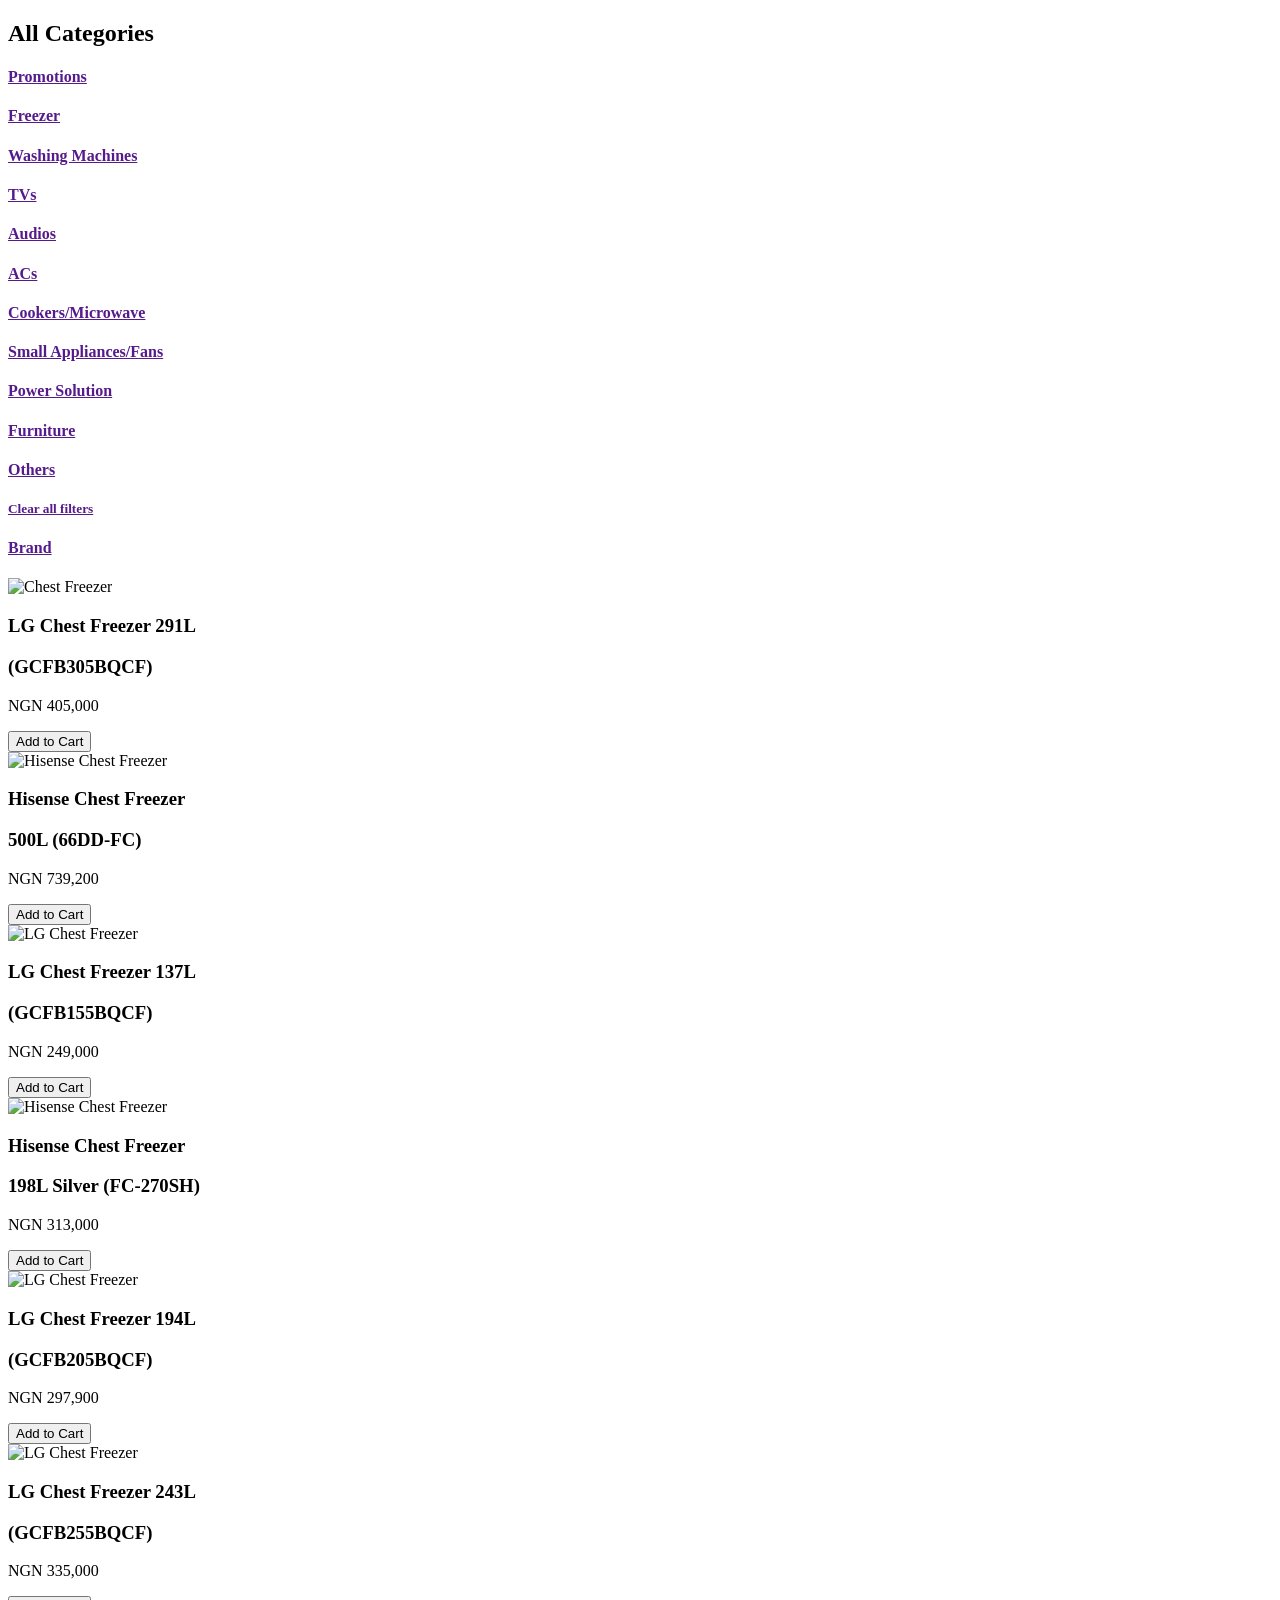
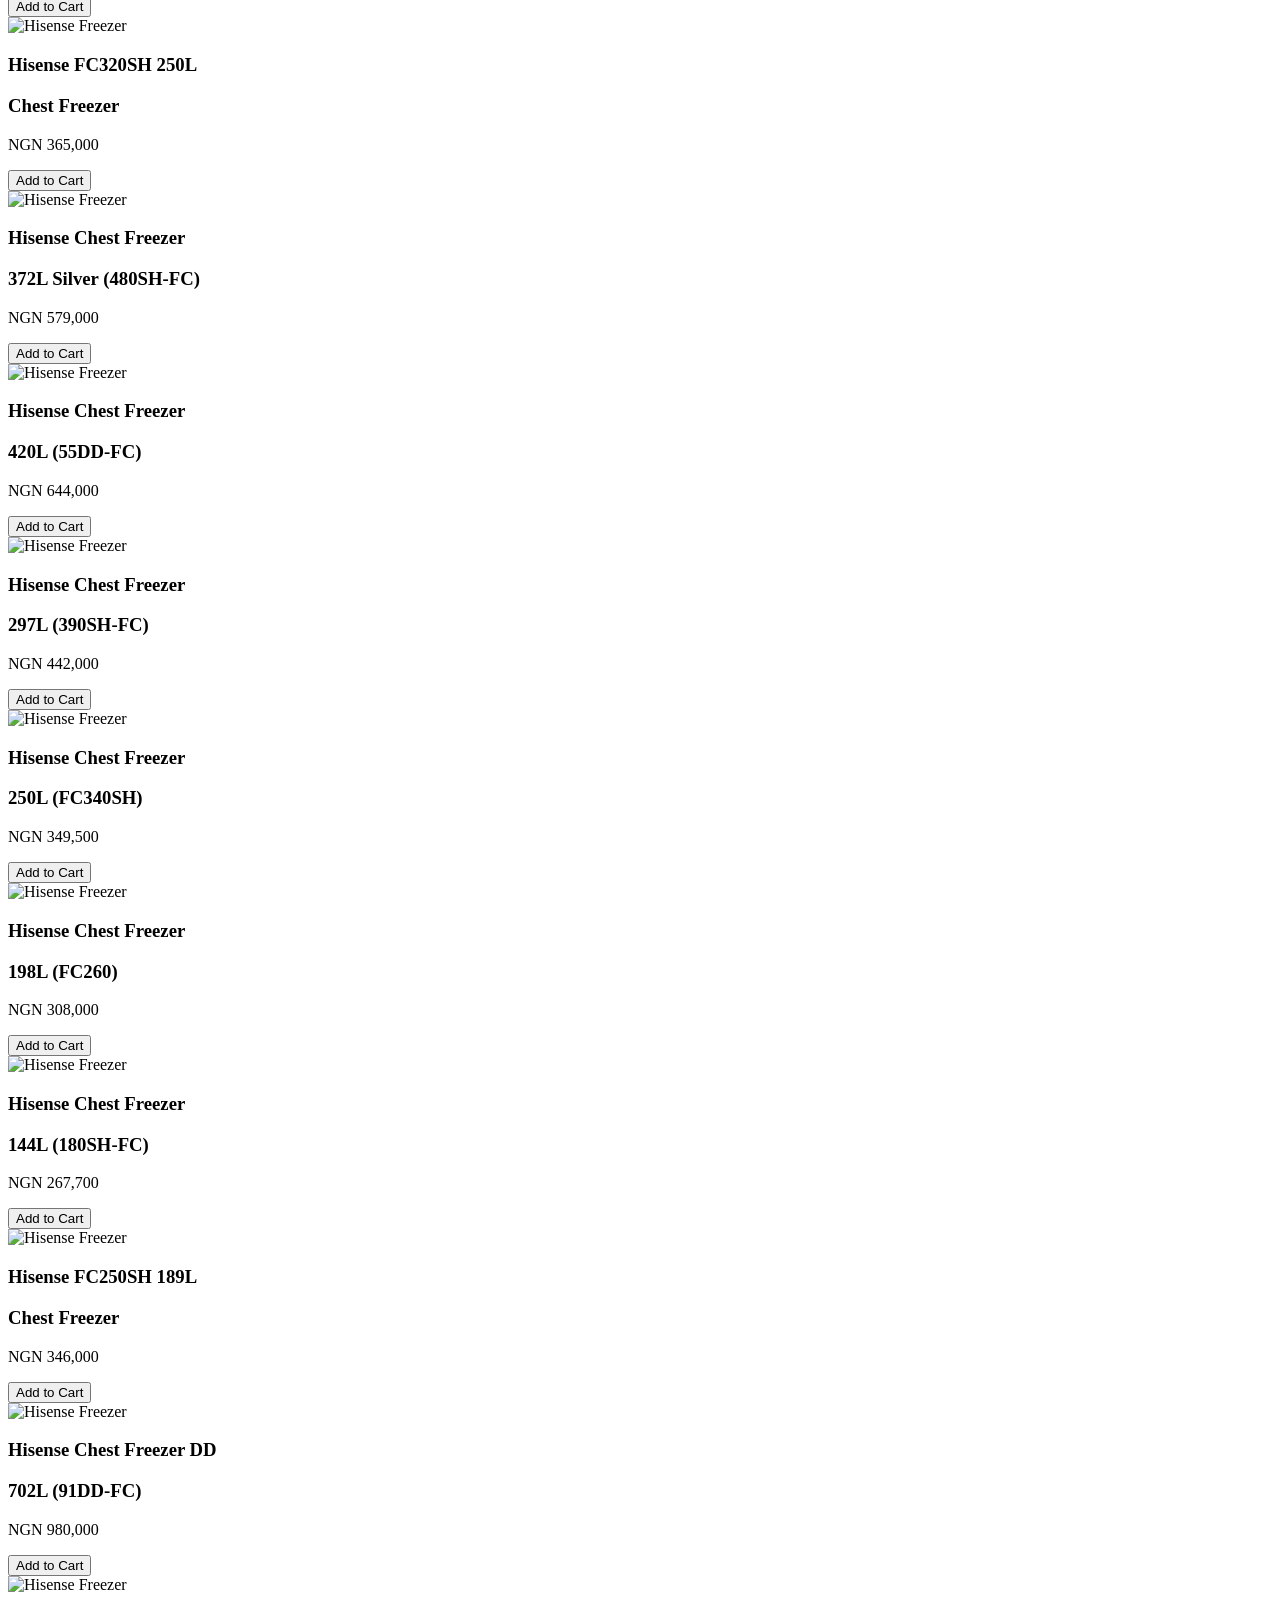
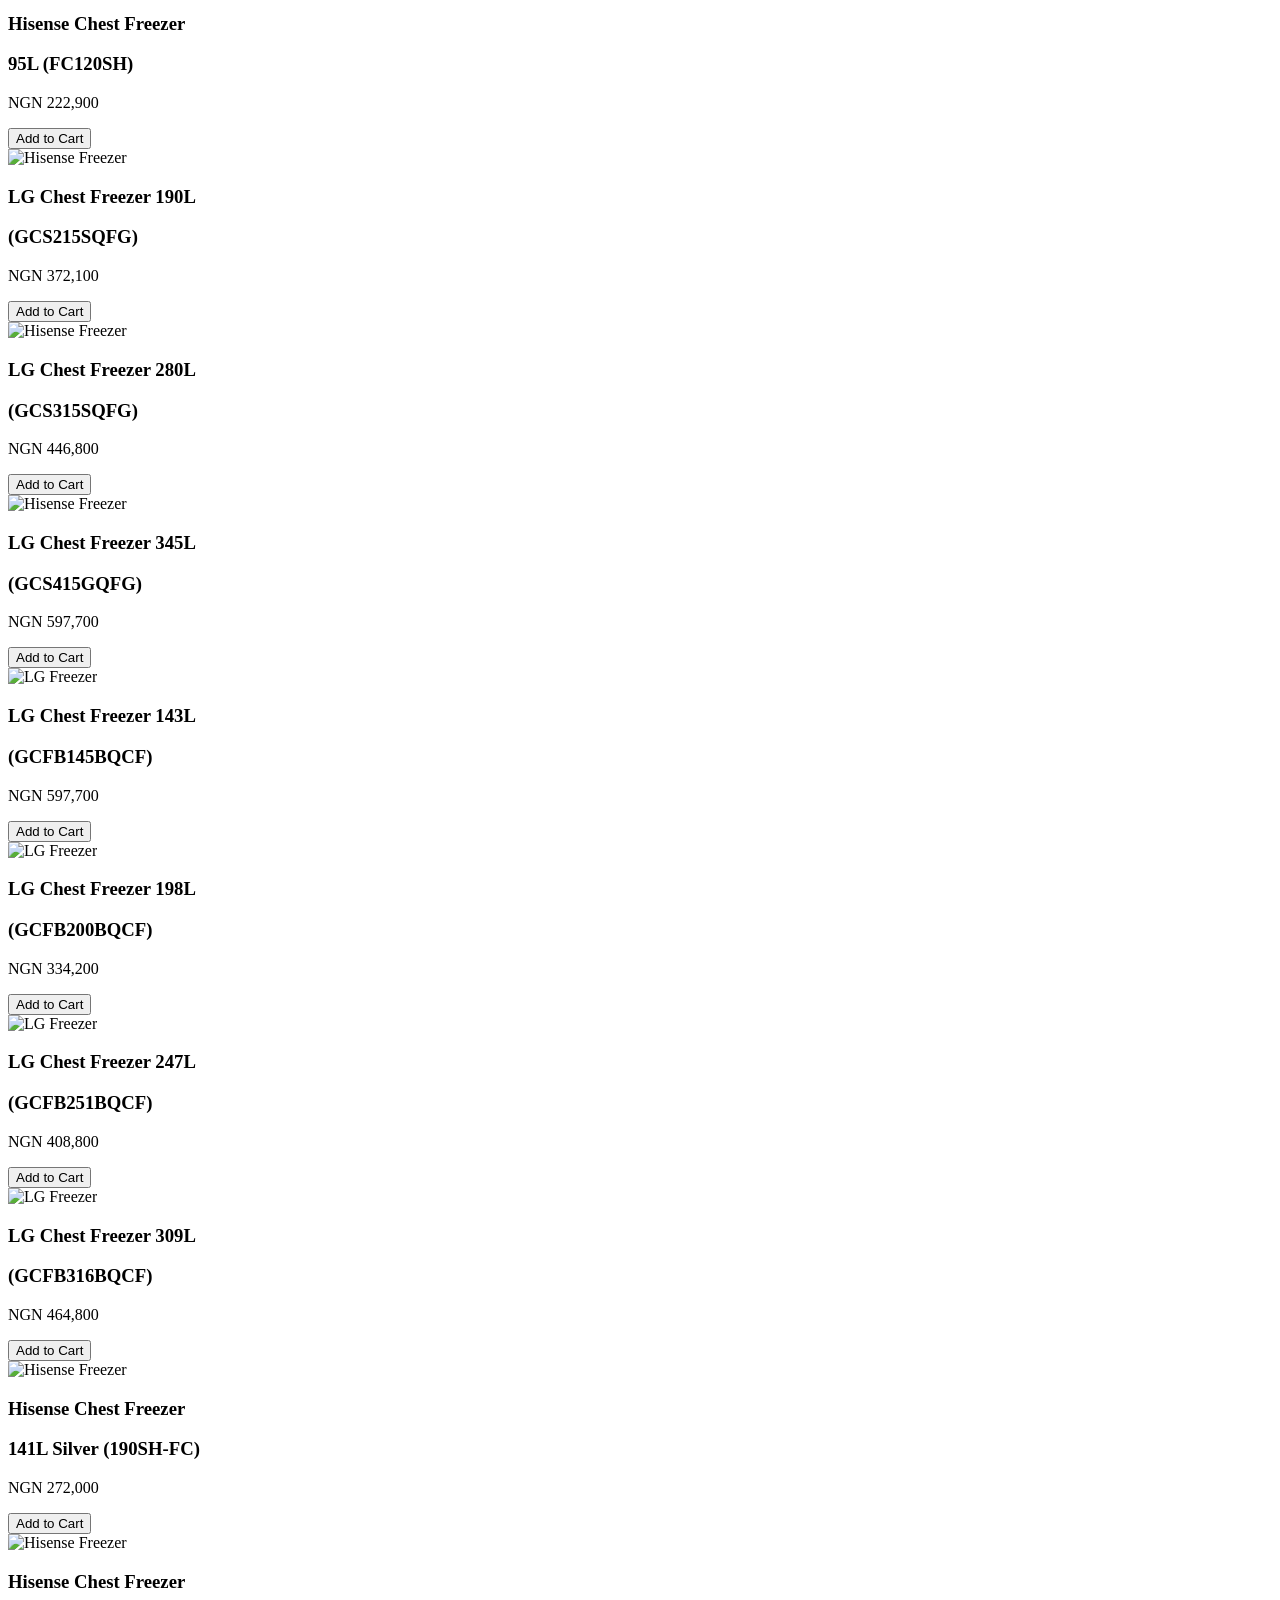
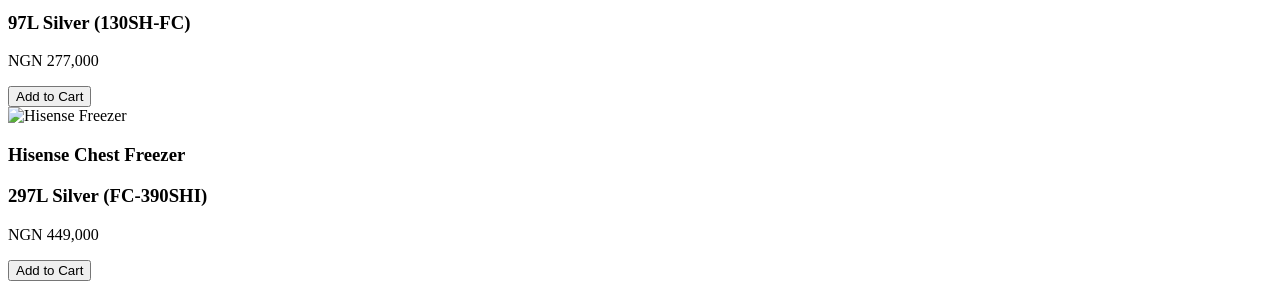
==== index.html @ 505b6ca9 "freezer segment" ====
<!doctype html>
<html lang="en">
  <head>
    <meta charset="UTF-8" />
    <meta name="viewport" content="width=device-width, initial-scale=1.0" />
    <title>Freezer</title>
    <script src="https://cdn.tailwindcss.com"></script>
    <!-- <link rel="stylesheet" href="index.css" /> -->
  </head>
  <body>
    <section class="flex gap-6 mt-20 mx-10">
      <h1 class="text-base">All Categories</h1>
      <h4>
        <a href="">Promotions</a>
      </h4>
      <h4>
        <a href="">Freezer</a>
      </h4>
      <h4>
        <a href="">Washing Machines</a>
      </h4>
      <h4>
        <a href="">TVs</a>
      </h4>
      <h4>
        <a href="">Audios</a>
      </h4>
      <h4>
        <a href="">ACs</a>
      </h4>
      <h4>
        <a href="">Cookers/Microwave</a>
      </h4>
      <h4>
        <a href="">Small Appliances/Fans</a>
      </h4>
      <h4>
        <a href="">Power Solution</a>
      </h4>
      <h4>
        <a href="">Furniture</a>
      </h4>
      <h4>
        <a href="">Others</a>
      </h4>
    </section>
    <div class="flex gap-40 mt-10">
      <aside>
        <div class="bg-{#f3f3f3} mx-10 mt-20">
          <h5>
            <a href="">Clear all filters</a>
          </h5>
          <h4>
            <a href="">Brand</a>
          </h4>
        </div>
      </aside>
      <main>
        <div class="grid grid-cols-5 gap-5">
          <div>
            <img
              src="https://salva.ams3.cdn.digitaloceanspaces.com/production/tenants/fouani/picture/0/0c2ae9b6-4c42-48c9-86ee-d3d9248ce4a2/thumb.webp?_dc=1780573442"
              alt="Chest Freezer"
              class="w-44 h-44"
            />
            <h3>
              LG Chest Freezer 291L
              <h3>(GCFB305BQCF)</h3>
            </h3>
            <p class="mt-1">NGN 405,000</p>
            <button
              class="mt-4 py-3 border border-black rounded-full text-lg transition duration-300"
            >
              Add to Cart
            </button>
          </div>
          <div>
            <img
              src="https://salva.ams3.cdn.digitaloceanspaces.com/production/tenants/fouani/picture/2/23776e92-0a08-42ae-a002-4c7cc8721818/thumb.webp?_dc=1758118724"
              alt=" Hisense Chest Freezer"
              class="w-44 h-44"
            />
            <h3>
              Hisense Chest Freezer
              <h3>500L (66DD-FC)</h3>
            </h3>
            <p class="mt-1">NGN 739,200</p>
            <button
              class="mt-4 py-3 border border-black rounded-full text-lg transition duration-300"
            >
              Add to Cart
            </button>
          </div>
          <div>
            <img
              src="https://salva.ams3.cdn.digitaloceanspaces.com/production/tenants/fouani/picture/c/caf46505-d9bf-4e99-92ca-45a6dcaed8ce/thumb.webp?_dc=1780665542"
              alt=" LG Chest Freezer"
              class="w-44 h-44"
            />
            <h3>
              LG Chest Freezer 137L
              <h3>(GCFB155BQCF)</h3>
            </h3>
            <p class="mt-1">NGN 249,000</p>
            <button
              class="mt-4 py-3 border border-black rounded-full text-lg transition duration-300"
            >
              Add to Cart
            </button>
          </div>
          <div>
            <img
              src="https://salva.ams3.cdn.digitaloceanspaces.com/production/tenants/fouani/picture/9/9bef7b1c-3333-46c4-ad6c-19e59ef285fd/thumb.webp?_dc=1773411362"
              alt=" Hisense Chest Freezer"
              class="w-44 h-44"
            />
            <h3>
              Hisense Chest Freezer
              <h3>198L Silver (FC-270SH)</h3>
            </h3>
            <p class="mt-1">NGN 313,000</p>
            <button
              class="mt-4 py-3 border border-black rounded-full text-lg transition duration-300"
            >
              Add to Cart
            </button>
        </div>
        <div>
            <img
              src="https://salva.ams3.cdn.digitaloceanspaces.com/production/tenants/fouani/picture/8/8306520d-2937-4e78-9a71-a2699fac521a/thumb.webp?_dc=1780572603"
              alt=" LG Chest Freezer"
              class="w-44 h-44"
            />
            <h3>
              LG Chest Freezer 194L
              <h3>(GCFB205BQCF)</h3>
            </h3>
            <p class="mt-1">NGN 297,900</p>
            <button
              class="mt-4 py-3 border border-black rounded-full text-lg transition duration-300"
            >
              Add to Cart
            </button>
            </div>
            <div>
            <img
              src="https://salva.ams3.cdn.digitaloceanspaces.com/production/tenants/fouani/picture/7/7a8ae257-2a39-44d2-96a7-1076bb41257d/thumb.webp?_dc=1780572062"
              alt=" LG Chest Freezer"
              class="w-44 h-44"
            />
            <h3>
              LG Chest Freezer 243L
              <h3>(GCFB255BQCF)</h3>
            </h3>
            <p class="mt-1">NGN 335,000</p>
            <button
              class="mt-4 py-3 border border-black rounded-full text-lg transition duration-300"
            >
              Add to Cart
            </button>
            </div>
            <div>
            <img
              src="https://salva.ams3.cdn.digitaloceanspaces.com/production/tenants/fouani/picture/1/1f525aef-556b-4c4c-bce8-79c57625b9dd/thumb.webp?_dc=1758118724"
              alt=" Hisense Freezer"
              class="w-44 h-44"
            />
            <h3>
              Hisense FC320SH 250L
              <h3>Chest Freezer</h3>
            </h3>
            <p class="mt-1">NGN 365,000</p>
            <button
              class="mt-4 py-3 border border-black rounded-full text-lg transition duration-300"
            >
              Add to Cart
            </button>
            </div>
            <div>
            <img
              src="https://salva.ams3.cdn.digitaloceanspaces.com/production/tenants/fouani/picture/e/eb81803b-cbcb-41a7-9542-53a289e8cdd0/thumb.webp?_dc=1765271042"
              alt=" Hisense Freezer"
              class="w-44 h-44"
            />
            <h3>
              Hisense Chest Freezer
              <h3>372L Silver (480SH-FC)</h3>
            </h3>
            <p class="mt-1">NGN 579,000</p>
            <button
              class="mt-4 py-3 border border-black rounded-full text-lg transition duration-300"
            >
              Add to Cart
            </button>
            </div>
             <div>
            <img
              src="https://salva.ams3.cdn.digitaloceanspaces.com/production/tenants/fouani/picture/8/874af2fd-667f-4924-b67f-ec6a0b3527dd/thumb.webp?_dc=1758118724"
              alt=" Hisense Freezer"
              class="w-44 h-44"
            />
            <h3>
              Hisense Chest Freezer
              <h3>420L (55DD-FC)</h3>
            </h3>
            <p class="mt-1">NGN 644,000</p>
            <button
              class="mt-4 py-3 border border-black rounded-full text-lg transition duration-300"
            >
              Add to Cart
            </button>
            </div>
             <div>
            <img
              src="https://salva.ams3.cdn.digitaloceanspaces.com/production/tenants/fouani/picture/e/eb3b9341-7b04-4e1c-8005-3f9115521d2d/thumb.webp?_dc=1758118724"
              alt=" Hisense Freezer"
              class="w-44 h-44"
            />
            <h3>
              Hisense Chest Freezer
              <h3>297L (390SH-FC)</h3>
            </h3>
            <p class="mt-1">NGN 442,000</p>
            <button
              class="mt-4 py-3 border border-black rounded-full text-lg transition duration-300"
            >
              Add to Cart
            </button>
            </div>
            <div>
            <img
              src="https://salva.ams3.cdn.digitaloceanspaces.com/production/tenants/fouani/picture/6/684d7bc7-b934-49ce-b75b-b8362fa7105f/thumb.webp?_dc=1758118724"
              alt=" Hisense Freezer"
              class="w-44 h-44"
            />
            <h3>
              Hisense Chest Freezer
              <h3>250L (FC340SH)</h3>
            </h3>
            <p class="mt-1">NGN 349,500</p>
            <button
              class="mt-4 py-3 border border-black rounded-full text-lg transition duration-300"
            >
              Add to Cart
            </button>
            </div>
            <div>
            <img
              src="https://salva.ams3.cdn.digitaloceanspaces.com/production/tenants/fouani/picture/d/d9c41019-6977-446f-9c50-c991321f1d7e/thumb.webp?_dc=1758118724"
              alt=" Hisense Freezer"
              class="w-44 h-44"
            />
            <h3>
              Hisense Chest Freezer
              <h3>198L (FC260)</h3>
            </h3>
            <p class="mt-1">NGN 308,000</p>
            <button
              class="mt-4 py-3 border border-black rounded-full text-lg transition duration-300"
            >
              Add to Cart
            </button>
            </div>
            <div>
            <img
              src="https://salva.ams3.cdn.digitaloceanspaces.com/production/tenants/fouani/picture/5/5fd3948f-1d9e-4fa0-b96f-9db8e02d7bdb/thumb.webp?_dc=1758118724"
              alt=" Hisense Freezer"
              class="w-44 h-44"
            />
            <h3>
              Hisense Chest Freezer
              <h3>144L (180SH-FC)</h3>
            </h3>
            <p class="mt-1">NGN 267,700</p>
            <button
              class="mt-4 py-3 border border-black rounded-full text-lg transition duration-300"
            >
              Add to Cart
            </button>
            </div>
            <div>
            <img
              src="https://salva.ams3.cdn.digitaloceanspaces.com/production/tenants/fouani/picture/d/d6d871d6-6977-49dd-9268-eddb176b7899/thumb.webp?_dc=1758118724"
              alt=" Hisense Freezer"
              class="w-44 h-44"
            />
            <h3>
              Hisense FC250SH 189L
              <h3>Chest Freezer</h3>
            </h3>
            <p class="mt-1">NGN 346,000</p>
            <button
              class="mt-4 py-3 border border-black rounded-full text-lg transition duration-300"
            >
              Add to Cart
            </button>
            </div>
            <div>
            <img
              src="https://salva.ams3.cdn.digitaloceanspaces.com/production/tenants/fouani/picture/9/968c045c-31fd-4a86-a473-b45f7fbfb8d8/thumb.webp?_dc=1758118724"
              alt=" Hisense Freezer"
              class="w-44 h-44"
            />
            <h3>
              Hisense Chest Freezer DD
              <h3>702L (91DD-FC)</h3>
            </h3>
            <p class="mt-1">NGN 980,000</p>
            <button
              class="mt-4 py-3 border border-black rounded-full text-lg transition duration-300"
            >
              Add to Cart
            </button>
            </div>
            <div>
            <img
              src="https://salva.ams3.cdn.digitaloceanspaces.com/production/tenants/fouani/picture/8/8b77a1ac-0b39-47f8-9a4b-797333fe6325/thumb.webp?_dc=1758118724"
              alt=" Hisense Freezer"
              class="w-44 h-44"
            />
            <h3>
              Hisense Chest Freezer
              <h3>95L (FC120SH)</h3>
            </h3>
            <p class="mt-1">NGN 222,900</p>
            <button
              class="mt-4 py-3 border border-black rounded-full text-lg transition duration-300"
            >
              Add to Cart
            </button>
            </div>
            <div>
            <img
              src="https://salva.ams3.cdn.digitaloceanspaces.com/production/tenants/fouani/picture/d/d3154fcf-7bf0-4fdc-99fb-4f7e42135021/thumb.webp?_dc=1758118724"
              alt=" Hisense Freezer"
              class="w-44 h-44"
            />
            <h3>
              LG Chest Freezer 190L
              <h3>(GCS215SQFG)</h3>
            </h3>
            <p class="mt-1">NGN 372,100</p>
            <button
              class="mt-4 py-3 border border-black rounded-full text-lg transition duration-300"
            >
              Add to Cart
            </button>
            </div>
            <div>
            <img
              src="https://salva.ams3.cdn.digitaloceanspaces.com/production/tenants/fouani/picture/2/287ca7cb-ec6d-4a5a-b61c-89649d14774f/thumb.webp?_dc=1758118724"
              alt=" Hisense Freezer"
              class="w-44 h-44"
            />
            <h3>
              LG Chest Freezer 280L
              <h3>(GCS315SQFG)</h3>
            </h3>
            <p class="mt-1">NGN 446,800</p>
            <button
              class="mt-4 py-3 border border-black rounded-full text-lg transition duration-300"
            >
              Add to Cart
            </button>
            </div>
            <div>
            <img
              src="https://salva.ams3.cdn.digitaloceanspaces.com/production/tenants/fouani/picture/d/d9d576e1-a408-479c-bfd3-6fe7431ac687/thumb.webp?_dc=1758118724"
              alt=" Hisense Freezer"
              class="w-44 h-44"
            />
            <h3>
              LG Chest Freezer 345L
              <h3>(GCS415GQFG)</h3>
            </h3>
            <p class="mt-1">NGN 597,700</p>
            <button
              class="mt-4 py-3 border border-black rounded-full text-lg transition duration-300"
            >
              Add to Cart
            </button>
            </div>
            <div>
            <img
              src="https://salva.ams3.cdn.digitaloceanspaces.com/production/tenants/fouani/picture/0/0134049b-4dcd-4605-825d-ed2eddc31a18/thumb.webp?_dc=1760622723"
              alt=" LG Freezer"
              class="w-44 h-44"
            />
            <h3>
              LG Chest Freezer 143L
              <h3>(GCFB145BQCF)</h3>
            </h3>
            <p class="mt-1">NGN 597,700</p>
            <button
              class="mt-4 py-3 border border-black rounded-full text-lg transition duration-300"
            >
              Add to Cart
            </button>
            </div>
            <div>
            <img
              src="https://salva.ams3.cdn.digitaloceanspaces.com/production/tenants/fouani/picture/3/3719545e-869f-488f-937e-f84f001572c2/thumb.webp?_dc=1760622904"
              alt=" LG Freezer"
              class="w-44 h-44"
            />
            <h3>
              LG Chest Freezer 198L
              <h3>(GCFB200BQCF)</h3>
            </h3>
            <p class="mt-1">NGN 334,200</p>
            <button
              class="mt-4 py-3 border border-black rounded-full text-lg transition duration-300"
            >
              Add to Cart
            </button>
            </div>
            <div>
            <img
              src="https://salva.ams3.cdn.digitaloceanspaces.com/production/tenants/fouani/picture/4/422b77c5-15e4-4968-8439-d50c66026505/thumb.webp?_dc=1760685662"
              alt=" LG Freezer"
              class="w-44 h-44"
            />
            <h3>
              LG Chest Freezer 247L
              <h3>(GCFB251BQCF)</h3>
            </h3>
            <p class="mt-1">NGN 408,800</p>
            <button
              class="mt-4 py-3 border border-black rounded-full text-lg transition duration-300"
            >
              Add to Cart
            </button>
            </div>
            <div>
            <img
              src="https://salva.ams3.cdn.digitaloceanspaces.com/production/tenants/fouani/picture/8/817d4b98-8275-4267-b72e-ec4dbd10ad95/thumb.webp?_dc=1760685961"
              alt=" LG Freezer"
              class="w-44 h-44"
            />
            <h3>
              LG Chest Freezer 309L
              <h3>(GCFB316BQCF)</h3>
            </h3>
            <p class="mt-1">NGN 464,800</p>
            <button
              class="mt-4 py-3 border border-black rounded-full text-lg transition duration-300"
            >
              Add to Cart
            </button>
            </div>
             <div>
            <img
              src="https://salva.ams3.cdn.digitaloceanspaces.com/production/tenants/fouani/picture/5/55237482-3686-4255-b8d5-d38bb91adad7/thumb.webp?_dc=1766414882"
              alt=" Hisense Freezer"
              class="w-44 h-44"
            />
            <h3>
              Hisense Chest Freezer
              <h3>141L Silver (190SH-FC)</h3>
            </h3>
            <p class="mt-1">NGN 272,000</p>
            <button
              class="mt-4 py-3 border border-black rounded-full text-lg transition duration-300"
            >
              Add to Cart
            </button>
            </div>
            <div>
            <img
              src="https://salva.ams3.cdn.digitaloceanspaces.com/production/tenants/fouani/picture/3/3ab4f3f4-8e3a-4bdf-a662-1793b63ea99d/thumb.webp?_dc=1773325082"
              alt=" Hisense Freezer"
              class="w-44 h-44"
            />
            <h3>
              Hisense Chest Freezer
              <h3>97L Silver (130SH-FC)</h3>
            </h3>
            <p class="mt-1">NGN 277,000</p>
            <button
              class="mt-4 py-3 border border-black rounded-full text-lg transition duration-300"
            >
              Add to Cart
            </button>
            </div>
            <div>
            <img
              src="https://salva.ams3.cdn.digitaloceanspaces.com/production/tenants/fouani/picture/8/8a7f381d-162f-4226-a32b-806cdc09b827/thumb.webp?_dc=1773480183"
              alt=" Hisense Freezer"
              class="w-44 h-44"
            />
            <h3>
              Hisense Chest Freezer
              <h3>297L Silver (FC-390SHI)</h3>
            </h3>
            <p class="mt-1">NGN 449,000</p>
            <button
              class="mt-4 py-3 border border-black rounded-full text-lg transition duration-300"
            >
              Add to Cart
            </button>
            </div>
            
            
      </main>
    </div>
  </body>
</html>
---- index.css ----
.menubar {
  display: flex;
  gap: 30px;
}

h4 a {
  text-decoration: none;
  color: inherit;
}
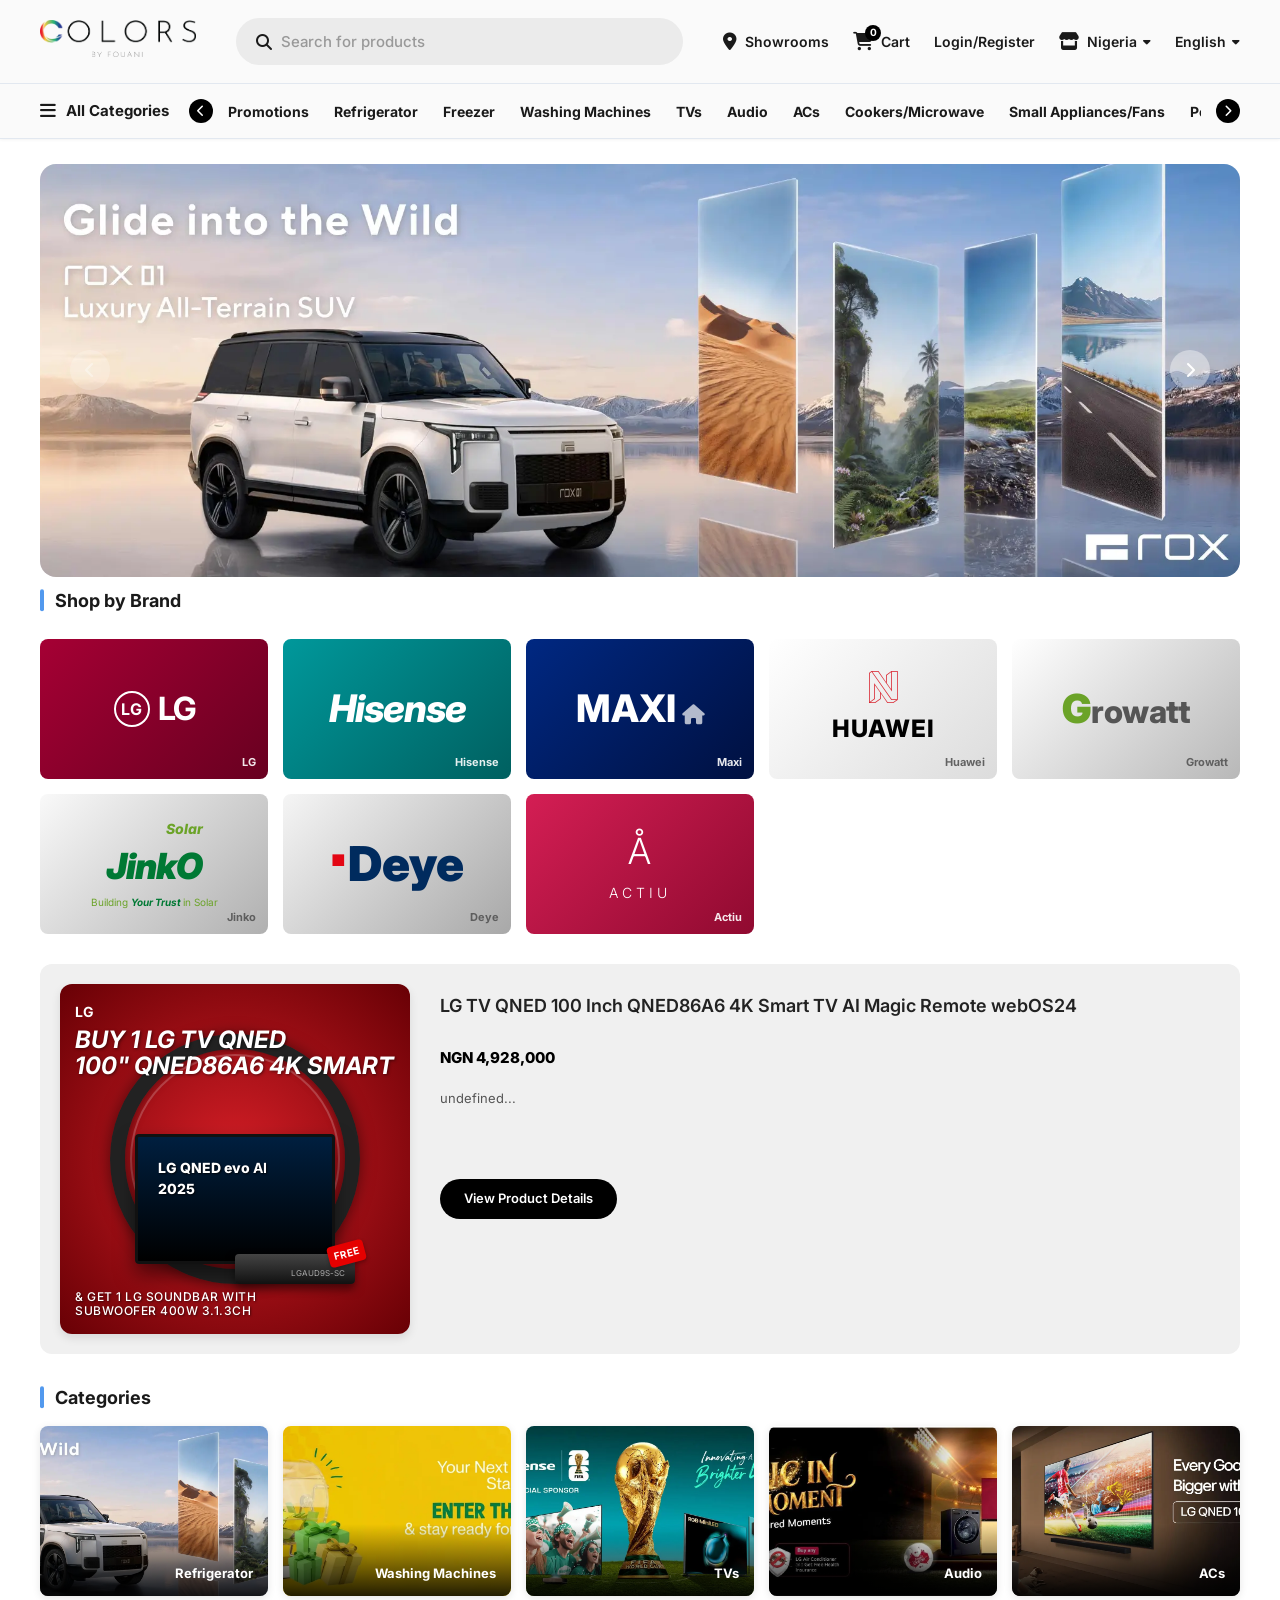
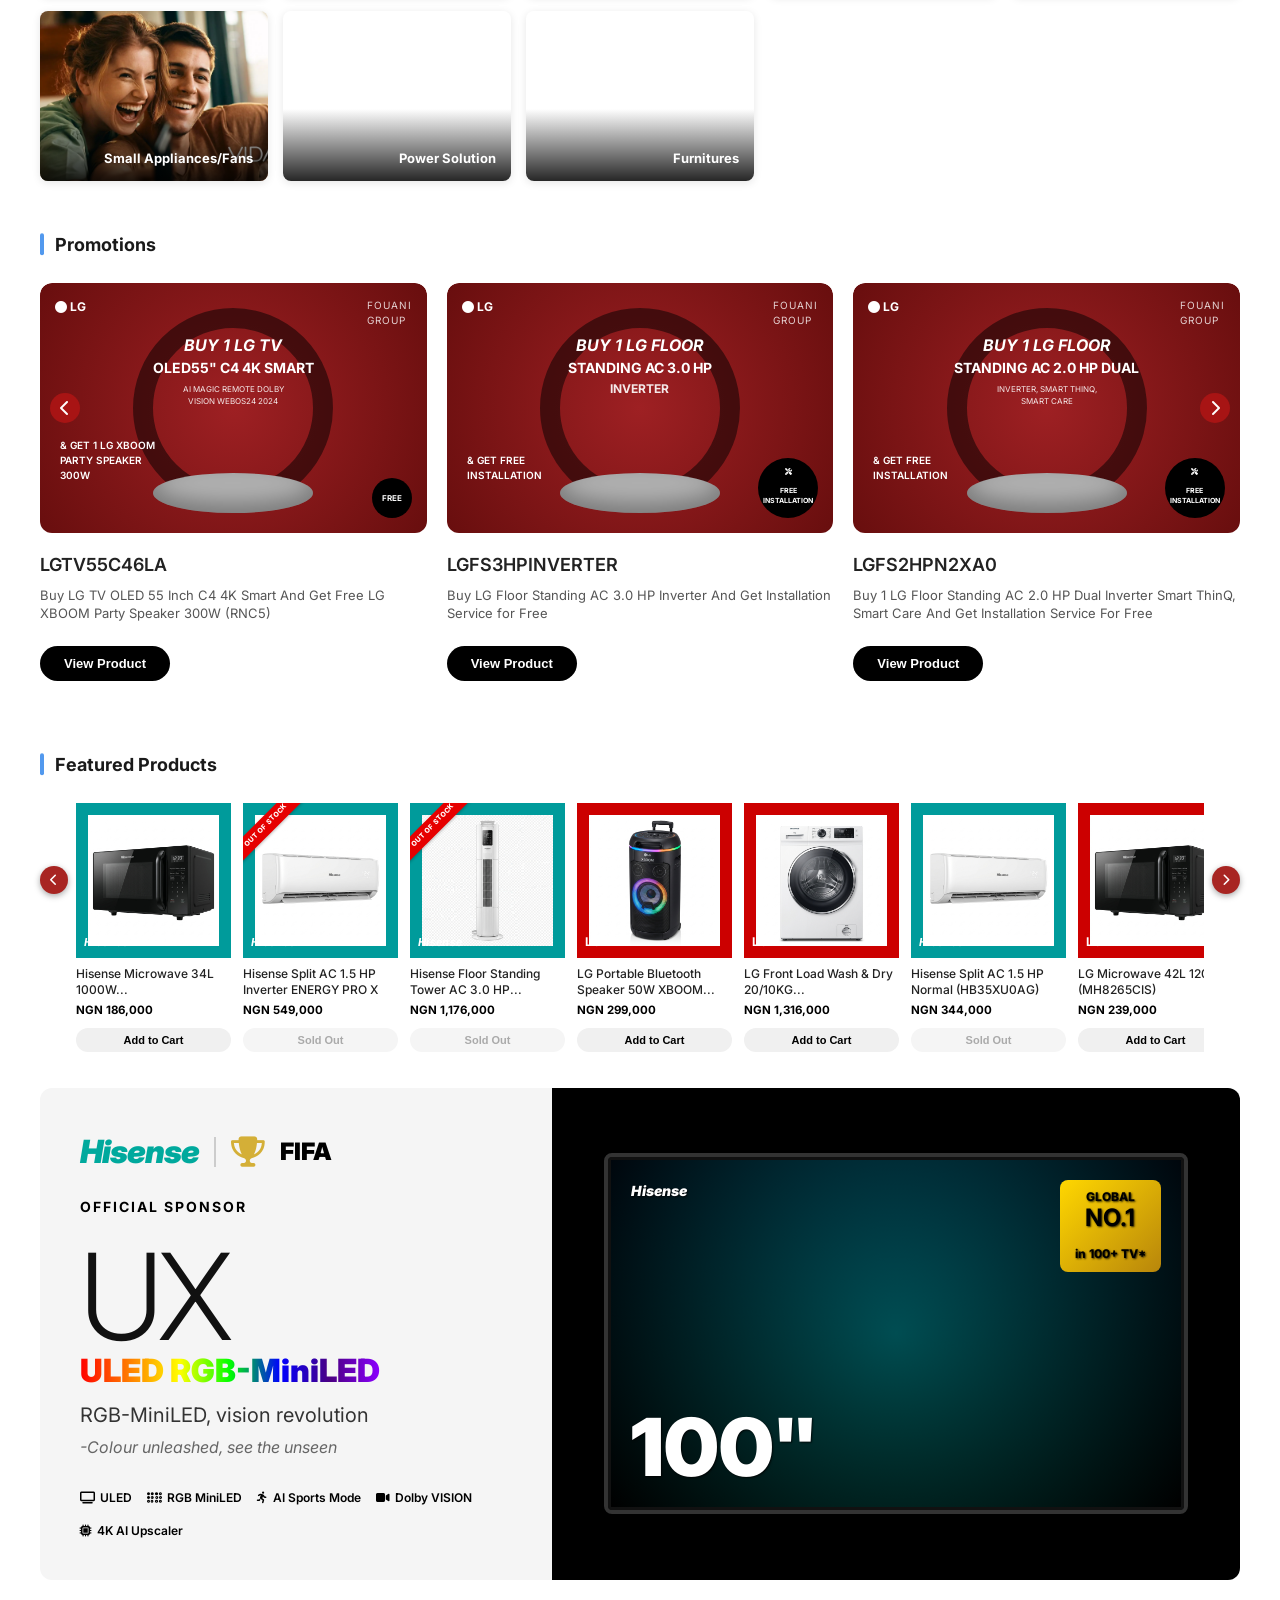
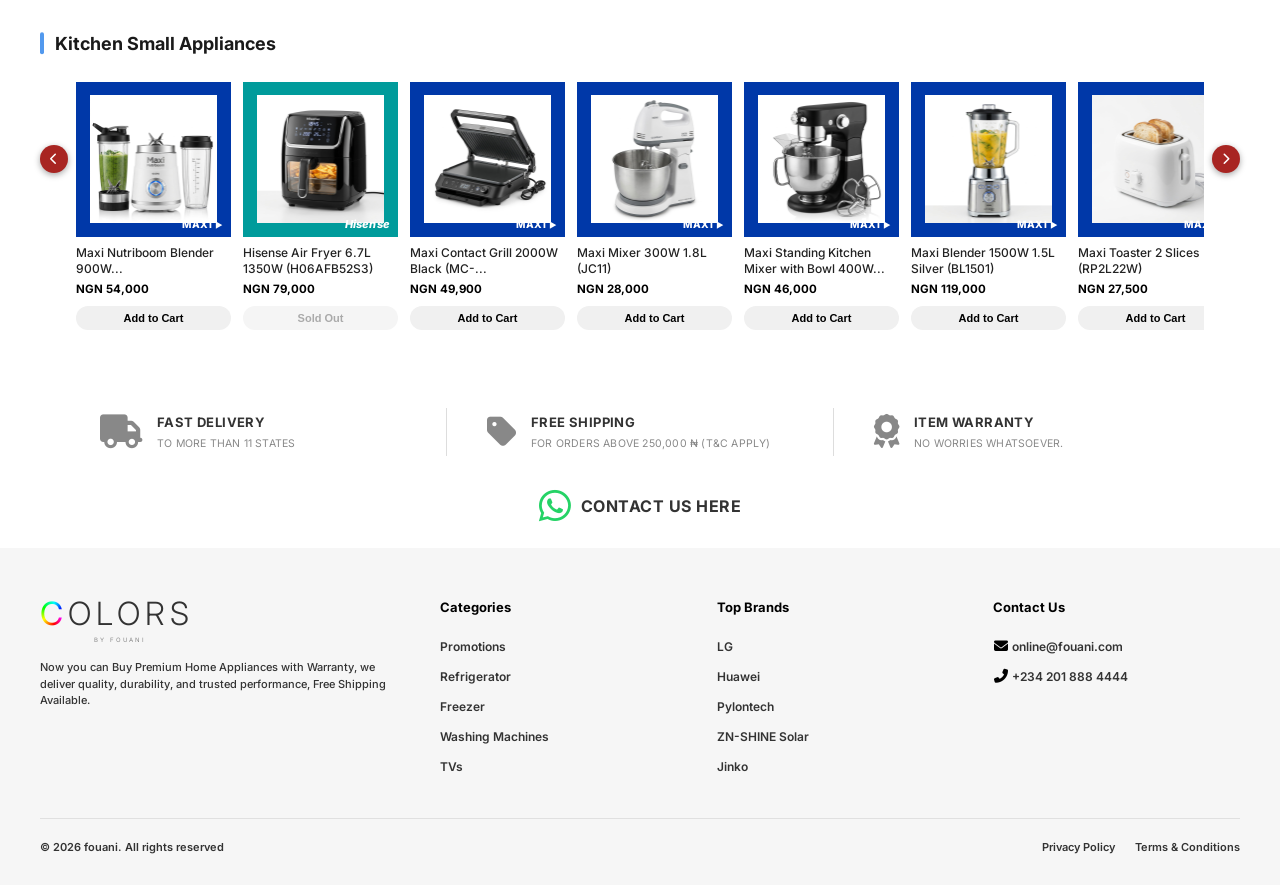
==== commit 718d5d28: "landing page" ====
--- a/index.html
+++ b/index.html
@@ -1,507 +1,1057 @@
-<!doctype html>
+<!DOCTYPE html>
 <html lang="en">
-  <head>
-    <meta charset="UTF-8" />
-    <meta name="viewport" content="width=device-width, initial-scale=1.0" />
-    <title>Freezer</title>
-    <script src="https://cdn.tailwindcss.com"></script>
-    <!-- <link rel="stylesheet" href="index.css" /> -->
-  </head>
-  <body>
-    <section class="flex gap-6 mt-20 mx-10">
-      <h1 class="text-base">All Categories</h1>
-      <h4>
-        <a href="">Promotions</a>
-      </h4>
-      <h4>
-        <a href="">Freezer</a>
-      </h4>
-      <h4>
-        <a href="">Washing Machines</a>
-      </h4>
-      <h4>
-        <a href="">TVs</a>
-      </h4>
-      <h4>
-        <a href="">Audios</a>
-      </h4>
-      <h4>
-        <a href="">ACs</a>
-      </h4>
-      <h4>
-        <a href="">Cookers/Microwave</a>
-      </h4>
-      <h4>
-        <a href="">Small Appliances/Fans</a>
-      </h4>
-      <h4>
-        <a href="">Power Solution</a>
-      </h4>
-      <h4>
-        <a href="">Furniture</a>
-      </h4>
-      <h4>
-        <a href="">Others</a>
-      </h4>
+<head>
+    <meta charset="UTF-8">
+    <meta name="viewport" content="width=device-width, initial-scale=1.0">
+    <title>COLORS by Fouani - Clone</title>
+    <link rel="stylesheet" href="style.css">
+    <!-- Google Fonts -->
+    <link rel="preconnect" href="https://fonts.googleapis.com">
+    <link rel="preconnect" href="https://fonts.gstatic.com" crossorigin>
+    <link href="https://fonts.googleapis.com/css2?family=Inter:wght@400;500;600;700;800&display=swap" rel="stylesheet">
+    <!-- Font Awesome for Icons -->
+    <link rel="stylesheet" href="https://cdnjs.cloudflare.com/ajax/libs/font-awesome/6.4.0/css/all.min.css">
+</head>
+<body>
+
+    <!-- Header & Navbar -->
+    <header class="header">
+        <div class="container">
+            <div class="top-bar">
+                <div class="mobile-menu-btn">
+                    <i class="fas fa-bars"></i>
+                </div>
+                <a href="#" class="logo">
+                    <img src="./img/icon/fouani.png" alt="Colors by Fouani" onerror="this.outerHTML='<h1>COLORS <span>by Fouani</span></h1>'">
+                </a>
+                
+                <div class="search-container">
+                    <i class="fas fa-search search-icon"></i>
+                    <input type="text" class="search-bar" placeholder="Search for products">
+                </div>
+
+                <div class="nav-actions">
+                    <a href="#" class="action-link hide-on-mobile">
+                        <i class="fas fa-map-marker-alt"></i>
+                        <span>Showrooms</span>
+                    </a>
+                    <a href="#" class="action-link cart-link hide-on-mobile">
+                        <div class="cart-icon-wrapper">
+                            <i class="fas fa-shopping-cart"></i>
+                            <span class="cart-badge">0</span>
+                        </div>
+                        <span>Cart</span>
+                    </a>
+                    <a href="#" class="action-link hide-on-mobile">
+                        <span>Login/Register</span>
+                    </a>
+                    <a href="#" class="action-link mobile-store-lang">
+                        <i class="fas fa-store"></i>
+                        <span class="hide-on-mobile">Nigeria</span>
+                        <i class="fas fa-caret-down dropdown-icon hide-on-mobile"></i>
+                    </a>
+                    <a href="#" class="action-link mobile-lang">
+                        <span>English</span>
+                        <i class="fas fa-caret-down dropdown-icon"></i>
+                    </a>
+                </div>
+            </div>
+        </div>
+        
+        <div class="bottom-nav-wrapper">
+            <div class="container relative-container">
+                <div class="bottom-nav">
+                    <div class="all-categories">
+                        <i class="fas fa-bars"></i>
+                        <span>All Categories</span>
+                    </div>
+                    
+                    <button class="nav-scroll-btn left-btn"><i class="fas fa-chevron-left"></i></button>
+                    
+                    <div class="nav-links-container">
+                        <ul class="nav-links">
+                            <li class="nav-dropdown-wrapper">
+                                <a href="#">Promotions</a>
+                                <div class="nav-dropdown">
+                                    <ul>
+                                        <li><a href="#">Promo ACs</a></li>
+                                        <li><a href="#">Cookers/Microwaves</a></li>
+                                        <li><a href="#">Refrigerator</a></li>
+                                        <li><a href="#">Washing Machines</a></li>
+                                        <li><a href="#">Refrigerators</a></li>
+                                        <li><a href="#">Promo TVs</a></li>
+                                    </ul>
+                                </div>
+                            </li>
+                            <li class="nav-dropdown-wrapper">
+                                <a href="#">Refrigerator</a>
+                                <div class="nav-dropdown">
+                                    <ul>
+                                        <li><a href="#">Side By Side</a></li>
+                                        <li><a href="#">French Door</a></li>
+                                        <li><a href="#">Bottom Freezer</a></li>
+                                        <li><a href="#">Top Freezer</a></li>
+                                        <li><a href="#">Single Door</a></li>
+                                    </ul>
+                                </div>
+                            </li>
+                            <li class="nav-dropdown-wrapper">
+                                <a href="#">Freezer</a>
+                                <div class="nav-dropdown">
+                                    <ul>
+                                        <li><a href="#">Standing Freezer</a></li>
+                                        <li><a href="#">Chest Freezer</a></li>
+                                    </ul>
+                                </div>
+                            </li>
+                            <li class="nav-dropdown-wrapper">
+                                <a href="#">Washing Machines</a>
+                                <div class="nav-dropdown">
+                                    <ul>
+                                        <li><a href="#">Top Loader</a></li>
+                                        <li><a href="#">Wash & Dry</a></li>
+                                        <li><a href="#">Front Loader</a></li>
+                                        <li><a href="#">Manual Twin Tub</a></li>
+                                        <li><a href="#">Dryers</a></li>
+                                        <li><a href="#">LG Styler Steam Closet</a></li>
+                                    </ul>
+                                </div>
+                            </li>
+                            <li class="nav-dropdown-wrapper">
+                                <a href="#">TVs</a>
+                                <div class="nav-dropdown">
+                                    <ul>
+                                        <li><a href="#">Smart TVs</a></li>
+                                        <li><a href="#">OLED TVs</a></li>
+                                        <li><a href="#">QLED TVs</a></li>
+                                        <li><a href="#">Accessories</a></li>
+                                    </ul>
+                                </div>
+                            </li>
+                            <li class="nav-dropdown-wrapper">
+                                <a href="#">Audio</a>
+                                <div class="nav-dropdown">
+                                    <ul>
+                                        <li><a href="#">Sound Bar</a></li>
+                                        <li><a href="#">Wireless Speaker</a></li>
+                                        <li><a href="#">Mini Hi-Fi System</a></li>
+                                        <li><a href="#">Home Theater System</a></li>
+                                        <li><a href="#">AV Receiver Systems</a></li>
+                                        <li><a href="#">DVD Player</a></li>
+                                    </ul>
+                                </div>
+                            </li>
+                            <li class="nav-dropdown-wrapper">
+                                <a href="#">ACs</a>
+                                <div class="nav-dropdown">
+                                    <ul>
+                                        <li><a href="#">Split Air Conditioner</a></li>
+                                        <li><a href="#">Floor Standing Air Conditioner</a></li>
+                                        <li><a href="#">Inverter Air Conditioner</a></li>
+                                        <li><a href="#">Portable Air Conditioner</a></li>
+                                        <li><a href="#">Air Purifiers & Dehumidifiers</a></li>
+                                    </ul>
+                                </div>
+                            </li>
+                            <li class="nav-dropdown-wrapper">
+                                <a href="#">Cookers/Microwave</a>
+                                <div class="nav-dropdown">
+                                    <ul>
+                                        <li><a href="#">Microwaves</a></li>
+                                        <li><a href="#">Gas Cookers</a></li>
+                                        <li><a href="#">Table Top</a></li>
+                                        <li><a href="#">Oven</a></li>
+                                        <li><a href="#">Extractor Hood</a></li>
+                                    </ul>
+                                </div>
+                            </li>
+                            <li class="nav-dropdown-wrapper">
+                                <a href="#">Small Appliances/Fans</a>
+                                <div class="nav-dropdown">
+                                    <ul>
+                                        <li><a href="#">Fan</a></li>
+                                        <li><a href="#">Air Fryer</a></li>
+                                        <li><a href="#">Ice Makers</a></li>
+                                        <li><a href="#">Small Kitchen Appliances</a></li>
+                                    </ul>
+                                </div>
+                            </li>
+                            <li class="nav-dropdown-wrapper">
+                                <a href="#">Power Solution</a>
+                                <div class="nav-dropdown">
+                                    <ul>
+                                        <li><a href="#">Inverters</a></li>
+                                        <li><a href="#">Batteries</a></li>
+                                        <li><a href="#">Generators</a></li>
+                                        <li><a href="#">Stabilizers</a></li>
+                                    </ul>
+                                </div>
+                            </li>
+                            <li class="nav-dropdown-wrapper">
+                                <a href="./furniture.html">Furniture</a>
+                                <div class="nav-dropdown">
+                                    <ul>
+                                        <li><a href="#">Sofas</a></li>
+                                        <li><a href="#">Dining Tables</a></li>
+                                        <li><a href="#">Beds</a></li>
+                                        <li><a href="#">Office Chairs</a></li>
+                                    </ul>
+                                </div>
+                            </li>
+                            <li class="nav-dropdown-wrapper">
+                                <a href="#">Others</a>
+                                <div class="nav-dropdown">
+                                    <ul>
+                                        <li><a href="#">Lighting</a></li>
+                                        <li><a href="#">Tools</a></li>
+                                        <li><a href="#">Smart Home</a></li>
+                                    </ul>
+                                </div>
+                            </li>
+                        </ul>
+                    </div>
+                    
+                    <button class="nav-scroll-btn right-btn"><i class="fas fa-chevron-right"></i></button>
+                </div>
+            </div>
+        </div>
+    </header>
+
+    <!-- Sidebar Overlay -->
+    <div class="sidebar-overlay" id="sidebar-overlay"></div>
+
+    <!-- All Categories Sidebar -->
+    <div class="sidebar" id="categories-sidebar">
+        <div class="sidebar-header">
+            <h2>All Categories</h2>
+            <button class="close-sidebar-btn" id="close-sidebar"><i class="fas fa-times"></i></button>
+        </div>
+        <div class="sidebar-content">
+            <ul class="sidebar-menu">
+                <li class="sidebar-dropdown-item">
+                    <div class="sidebar-menu-header">
+                        <div class="menu-item-content">
+                            <div class="menu-icon"><i class="fas fa-tag" style="color: #d92128; font-size: 18px;"></i></div>
+                            <span>Promotions</span>
+                        </div>
+                        <i class="fas fa-chevron-down dropdown-icon toggle-sidebar-dropdown"></i>
+                    </div>
+                    <ul class="sidebar-submenu">
+                        <li><a href="#">Promo ACs</a></li>
+                        <li><a href="#">Cookers/Microwaves</a></li>
+                        <li><a href="#">Refrigerator</a></li>
+                        <li><a href="#">Washing Machines</a></li>
+                        <li><a href="#">Refrigerators</a></li>
+                        <li><a href="#">Promo TVs</a></li>
+                    </ul>
+                </li>
+                <li class="sidebar-dropdown-item">
+                    <div class="sidebar-menu-header">
+                        <div class="menu-item-content">
+                            <div class="menu-icon"><i class="fas fa-snowflake" style="color: #555; font-size: 18px;"></i></div>
+                            <span>Refrigerator</span>
+                        </div>
+                        <i class="fas fa-chevron-down dropdown-icon toggle-sidebar-dropdown"></i>
+                    </div>
+                    <ul class="sidebar-submenu">
+                        <li><a href="#">Side By Side</a></li>
+                        <li><a href="#">French Door</a></li>
+                        <li><a href="#">Bottom Freezer</a></li>
+                        <li><a href="#">Top Freezer</a></li>
+                        <li><a href="#">Single Door</a></li>
+                    </ul>
+                </li>
+                <li class="sidebar-dropdown-item">
+                    <div class="sidebar-menu-header">
+                        <div class="menu-item-content">
+                            <div class="menu-icon"><i class="fas fa-icicles" style="color: #555; font-size: 18px;"></i></div>
+                            <span>Freezer</span>
+                        </div>
+                        <i class="fas fa-chevron-down dropdown-icon toggle-sidebar-dropdown"></i>
+                    </div>
+                    <ul class="sidebar-submenu">
+                        <li><a href="#">Standing Freezer</a></li>
+                        <li><a href="#">Chest Freezer</a></li>
+                    </ul>
+                </li>
+                <li class="sidebar-dropdown-item">
+                    <div class="sidebar-menu-header">
+                        <div class="menu-item-content">
+                            <div class="menu-icon"><i class="fas fa-tshirt" style="color: #555; font-size: 18px;"></i></div>
+                            <span>Washing Machines</span>
+                        </div>
+                        <i class="fas fa-chevron-down dropdown-icon toggle-sidebar-dropdown"></i>
+                    </div>
+                    <ul class="sidebar-submenu">
+                        <li><a href="#">Top Loader</a></li>
+                        <li><a href="#">Wash & Dry</a></li>
+                        <li><a href="#">Front Loader</a></li>
+                        <li><a href="#">Manual Twin Tub</a></li>
+                        <li><a href="#">Dryers</a></li>
+                        <li><a href="#">LG Styler Steam Closet</a></li>
+                    </ul>
+                </li>
+                <li class="sidebar-dropdown-item">
+                    <div class="sidebar-menu-header">
+                        <div class="menu-item-content">
+                            <div class="menu-icon"><i class="fas fa-tv" style="color: #555; font-size: 18px;"></i></div>
+                            <span>TVs</span>
+                        </div>
+                        <i class="fas fa-chevron-down dropdown-icon toggle-sidebar-dropdown"></i>
+                    </div>
+                    <ul class="sidebar-submenu">
+                        <li><a href="#">Smart TVs</a></li>
+                        <li><a href="#">OLED TVs</a></li>
+                        <li><a href="#">QLED TVs</a></li>
+                        <li><a href="#">Accessories</a></li>
+                    </ul>
+                </li>
+                <li class="sidebar-dropdown-item">
+                    <div class="sidebar-menu-header">
+                        <div class="menu-item-content">
+                            <div class="menu-icon"><i class="fas fa-volume-up" style="color: #555; font-size: 18px;"></i></div>
+                            <span>Audio</span>
+                        </div>
+                        <i class="fas fa-chevron-down dropdown-icon toggle-sidebar-dropdown"></i>
+                    </div>
+                    <ul class="sidebar-submenu">
+                        <li><a href="#">Sound Bar</a></li>
+                        <li><a href="#">Wireless Speaker</a></li>
+                        <li><a href="#">Mini Hi-Fi System</a></li>
+                        <li><a href="#">Home Theater System</a></li>
+                        <li><a href="#">AV Receiver Systems</a></li>
+                        <li><a href="#">DVD Player</a></li>
+                    </ul>
+                </li>
+                <li class="sidebar-dropdown-item">
+                    <div class="sidebar-menu-header">
+                        <div class="menu-item-content">
+                            <div class="menu-icon"><i class="fas fa-wind" style="color: #555; font-size: 18px;"></i></div>
+                            <span>ACs</span>
+                        </div>
+                        <i class="fas fa-chevron-down dropdown-icon toggle-sidebar-dropdown"></i>
+                    </div>
+                    <ul class="sidebar-submenu">
+                        <li><a href="#">Split Air Conditioner</a></li>
+                        <li><a href="#">Floor Standing Air Conditioner</a></li>
+                        <li><a href="#">Inverter Air Conditioner</a></li>
+                        <li><a href="#">Portable Air Conditioner</a></li>
+                        <li><a href="#">Air Purifiers & Dehumidifiers</a></li>
+                    </ul>
+                </li>
+                <li class="sidebar-dropdown-item">
+                    <div class="sidebar-menu-header">
+                        <div class="menu-item-content">
+                            <div class="menu-icon"><i class="fas fa-hamburger" style="color: #555; font-size: 18px;"></i></div>
+                            <span>Cookers/Microwave</span>
+                        </div>
+                        <i class="fas fa-chevron-down dropdown-icon toggle-sidebar-dropdown"></i>
+                    </div>
+                    <ul class="sidebar-submenu">
+                        <li><a href="#">Microwaves</a></li>
+                        <li><a href="#">Gas Cookers</a></li>
+                        <li><a href="#">Table Top</a></li>
+                        <li><a href="#">Oven</a></li>
+                        <li><a href="#">Extractor Hood</a></li>
+                    </ul>
+                </li>
+                <li class="sidebar-dropdown-item">
+                    <div class="sidebar-menu-header">
+                        <div class="menu-item-content">
+                            <div class="menu-icon"><i class="fas fa-fan" style="color: #555; font-size: 18px;"></i></div>
+                            <span>Small Appliances/Fans</span>
+                        </div>
+                        <i class="fas fa-chevron-down dropdown-icon toggle-sidebar-dropdown"></i>
+                    </div>
+                    <ul class="sidebar-submenu">
+                        <li><a href="#">Fan</a></li>
+                        <li><a href="#">Air Fryer</a></li>
+                        <li><a href="#">Ice Makers</a></li>
+                        <li><a href="#">Small Kitchen Appliances</a></li>
+                    </ul>
+                </li>
+                <li class="sidebar-dropdown-item">
+                    <div class="sidebar-menu-header">
+                        <div class="menu-item-content">
+                            <div class="menu-icon"><i class="fas fa-bolt" style="color: #555; font-size: 18px;"></i></div>
+                            <span>Power Solution</span>
+                        </div>
+                        <i class="fas fa-chevron-down dropdown-icon toggle-sidebar-dropdown"></i>
+                    </div>
+                    <ul class="sidebar-submenu">
+                        <li><a href="#">Inverters</a></li>
+                        <li><a href="#">Batteries</a></li>
+                        <li><a href="#">Generators</a></li>
+                        <li><a href="#">Stabilizers</a></li>
+                    </ul>
+                </li>
+                <li class="sidebar-dropdown-item">
+                    <div class="sidebar-menu-header">
+                        <div class="menu-item-content">
+                            <div class="menu-icon"><i class="fas fa-couch" style="color: #555; font-size: 18px;"></i></div>
+                            <a href="/furniture.html"><span>Furniture</span></a>
+                        </div>
+                        <i class="fas fa-chevron-down dropdown-icon toggle-sidebar-dropdown"></i>
+                    </div>
+                    <ul class="sidebar-submenu">
+                        <li><a href="#">Sofas</a></li>
+                        <li><a href="#">Dining Tables</a></li>
+                        <li><a href="#">Beds</a></li>
+                        <li><a href="#">Office Chairs</a></li>
+                    </ul>
+                </li>
+                <li class="sidebar-dropdown-item">
+                    <div class="sidebar-menu-header">
+                        <div class="menu-item-content">
+                            <div class="menu-icon"><i class="fas fa-ellipsis-h" style="color: #555; font-size: 18px;"></i></div>
+                            <span>Others</span>
+                        </div>
+                        <i class="fas fa-chevron-down dropdown-icon toggle-sidebar-dropdown"></i>
+                    </div>
+                    <ul class="sidebar-submenu">
+                        <li><a href="#">Lighting</a></li>
+                        <li><a href="#">Tools</a></li>
+                        <li><a href="#">Smart Home</a></li>
+                    </ul>
+                </li>
+            </ul>
+        </div>
+    </div>
+
+    <!-- Hero Section with Carousel -->
+    <section class="hero-section container">
+        <div class="carousel-container" id="hero-carousel">
+            <!-- Slide 1 -->
+            <div class="carousel-slide active">
+                <img src="img/bg1.webp" alt="Banner 1" style="object-position: center;">
+            </div>
+            <!-- Slide 2 -->
+            <div class="carousel-slide">
+                <img src="img/bg2.webp" alt="Banner 2" style="object-position: center;">
+            </div>
+            <!-- Slide 3 -->
+            <div class="carousel-slide">
+                <img src="img/bg3.webp" alt="Banner 3" style="object-position: center;">
+            </div>
+            <!-- Slide 4 -->
+            <div class="carousel-slide">
+                <img src="img/bg4.webp" alt="Banner 4" style="object-position: center;">
+            </div>
+            <!-- Slide 5 -->
+            <div class="carousel-slide">
+                <img src="img/bg5.webp" alt="Banner 5" style="object-position: center;">
+            </div>
+            <!-- Slide 6 -->
+            <div class="carousel-slide">
+                <img src="img/bg6.webp" alt="Banner 6" style="object-position: center;">
+            </div>
+
+            <button class="carousel-nav prev"><i class="fas fa-chevron-left"></i></button>
+            <button class="carousel-nav next"><i class="fas fa-chevron-right"></i></button>
+        </div>
     </section>
-    <div class="flex gap-40 mt-10">
-      <aside>
-        <div class="bg-{#f3f3f3} mx-10 mt-20">
-          <h5>
-            <a href="">Clear all filters</a>
-          </h5>
-          <h4>
-            <a href="">Brand</a>
-          </h4>
+
+    <main class="container">
+        <!-- Shop by Brand -->
+        <section class="shop-by-brand-section">
+            <div class="section-header">
+                <h2 class="section-title">Shop by Brand</h2>
+            </div>
+            <div class="brands-grid">
+                <!-- LG -->
+                <a href="#" class="custom-brand-card lg">
+                    <div class="logo">
+                        <span class="circle">L<span>G</span></span>
+                        <span style="letter-spacing: -2px;">LG</span>
+                    </div>
+                    <span class="brand-name-small">LG</span>
+                </a>
+                
+                <!-- Hisense -->
+                <a href="#" class="custom-brand-card hisense">
+                    <div class="logo">Hisense</div>
+                    <span class="brand-name-small">Hisense</span>
+                </a>
+                
+                <!-- MAXI -->
+                <a href="#" class="custom-brand-card maxi">
+                    <div class="logo">MAXI <i class="fas fa-home"></i></div>
+                    <span class="brand-name-small">Maxi</span>
+                </a>
+                
+                <!-- HUAWEI -->
+                <a href="#" class="custom-brand-card huawei">
+                    <div class="logo">
+                        <i class="fab fa-neos" style="color:#d9232e; font-size: 32px;"></i> <!-- Placeholder for lotus -->
+                        <span>HUAWEI</span>
+                    </div>
+                    <span class="brand-name-small" style="color: #555;">Huawei</span>
+                </a>
+                
+                <!-- Growatt -->
+                <a href="#" class="custom-brand-card growatt">
+                    <div class="logo">
+                        <span style="color: #6ba328; font-size: 40px; font-weight: 900;">G</span>rowatt
+                    </div>
+                    <span class="brand-name-small" style="color: #555;">Growatt</span>
+                </a>
+
+                <!-- Jinko -->
+                <a href="#" class="custom-brand-card jinko">
+                    <div class="logo">
+                        <div style="color: #6ba328; font-style: italic; font-weight: 800; font-size: 14px; align-self: flex-end; margin-right: 15px;">Solar</div>
+                        <span style="color: #007934; font-style: italic; font-weight: 900; font-size: 36px; letter-spacing: -1px;">JinkO</span>
+                        <div style="font-size: 10px; color: #555; margin-top: 2px;">
+                            <span style="color:#6ba328;">Building </span><span style="color:#007934; font-weight: bold; font-style: italic;">Your Trust </span><span style="color:#6ba328;">in Solar</span>
+                        </div>
+                    </div>
+                    <span class="brand-name-small" style="color: #555;">Jinko</span>
+                </a>
+
+                <!-- Deye -->
+                <a href="#" class="custom-brand-card deye">
+                    <div class="logo">
+                        <span style="color: #e30613; font-size: 16px; margin-right: 2px; transform: translateY(-15px);">■</span>
+                        Deye
+                    </div>
+                    <span class="brand-name-small" style="color: #555;">Deye</span>
+                </a>
+
+                <!-- Actiu -->
+                <a href="#" class="custom-brand-card actiu">
+                    <div class="logo">
+                        <span style="font-size: 36px; font-weight: 300;">Å</span>
+                        <span style="letter-spacing: 4px; font-weight: 300; font-size: 14px; margin-top: 4px;">ACTIU</span>
+                    </div>
+                    <span class="brand-name-small">Actiu</span>
+                </a>
+            </div>
+        </section>
+
+        <!-- Promo Banner -->
+        <section class="promo-banner-section">
+            <div class="promo-banner-card">
+                <div class="promo-banner-image">
+                    <!-- We will use a placeholder or pure CSS for the image if it's missing, but let's use the digitalocean url for now just in case it works for the user -->
+                    <div class="promo-image-css">
+                        <div class="promo-red-bg">
+                            <div class="promo-text-top">
+                                <span class="lg-logo-small">L<span>G</span></span>
+                                <h2>BUY 1 LG TV QNED<br>100" QNED86A6 4K SMART</h2>
+                            </div>
+                            <div class="promo-circles">
+                                <div class="circle-outer"></div>
+                                <div class="circle-inner"></div>
+                            </div>
+                            <div class="promo-product-mockup">
+                                <div class="tv-screen">
+                                    <div class="tv-content">
+                                        <span class="tv-brand">LG QNED <span>evo</span> <b>AI</b><br>2025</span>
+                                    </div>
+                                </div>
+                                <div class="soundbar"></div>
+                                <div class="free-badge">FREE</div>
+                            </div>
+                            <div class="promo-text-bottom">
+                                &amp; GET 1 LG SOUNDBAR WITH<br>SUBWOOFER 400W 3.1.3CH
+                            </div>
+                        </div>
+                    </div>
+                </div>
+                <div class="promo-banner-content">
+                    <h3 class="promo-title">LG TV QNED 100 Inch QNED86A6 4K Smart TV AI Magic Remote webOS24</h3>
+                    <div class="promo-price">NGN 4,928,000</div>
+                    <div class="promo-desc">undefined...</div>
+                    <a href="#" class="promo-btn">View Product Details</a>
+                </div>
+            </div>
+        </section>
+
+        <!-- Categories Section -->
+        <section class="categories-section">
+            <div class="section-header">
+                <h2 class="section-title">Categories</h2>
+            </div>
+            <div class="categories-grid">
+                <a href="#" class="category-card" style="background-image: url('img/bg1.webp');">
+                    <div class="category-overlay">Refrigerator</div>
+                </a>
+                <a href="#" class="category-card" style="background-image: url('img/bg2.webp');">
+                    <div class="category-overlay">Washing Machines</div>
+                </a>
+                <a href="#" class="category-card" style="background-image: url('img/bg3.webp');">
+                    <div class="category-overlay">TVs</div>
+                </a>
+                <a href="#" class="category-card" style="background-image: url('img/bg4.webp');">
+                    <div class="category-overlay">Audio</div>
+                </a>
+                <a href="#" class="category-card" style="background-image: url('img/bg5.webp');">
+                    <div class="category-overlay">ACs</div>
+                </a>
+                <a href="#" class="category-card" style="background-image: url('img/bg6.webp');">
+                    <div class="category-overlay">Small Appliances/Fans</div>
+                </a>
+                <a href="#" class="category-card" style="background-image: url('https://images.pexels.com/photos/159397/solar-panel-array-power-sun-electricity-159397.jpeg?auto=compress&cs=tinysrgb&w=600');">
+                    <div class="category-overlay">Power Solution</div>
+                </a>
+                <a href="#" class="category-card" style="background-image: url('https://images.pexels.com/photos/1866149/pexels-photo-1866149.jpeg?auto=compress&cs=tinysrgb&w=600');">
+                    <div class="category-overlay">Furnitures</div>
+                </a>
+            </div>
+        </section>
+
+        <!-- Promotions -->
+        <section class="promotions-custom-section">
+            <div class="section-header">
+                <h2 class="section-title">Promotions</h2>
+            </div>
+            <div class="promotions-custom-grid">
+                <!-- Promo Card 1 -->
+                <div class="promo-custom-card">
+                    <div class="promo-custom-banner">
+                        <div class="promo-banner-bg">
+                            <div class="promo-bg-ring"></div>
+                        </div>
+                        <div class="promo-top-logos">
+                            <span style="color:white;font-weight:bold;font-size:12px;"><i class="fas fa-circle"></i> LG</span>
+                            <span class="fouani-logo-sm">FOUANI<br>GROUP</span>
+                        </div>
+                        <div class="promo-text-center">
+                            <h3>BUY 1 LG TV</h3>
+                            <h4>OLED55" C4 4K SMART</h4>
+                            <p>AI MAGIC REMOTE DOLBY<br>VISION WEBOS24 2024</p>
+                        </div>
+                        <div class="promo-get-left">
+                            & GET 1 LG XBOOM<br>PARTY SPEAKER 300W
+                        </div>
+                        <div class="promo-stage-area">
+                            <div class="promo-stage"></div>
+                        </div>
+                        <div class="promo-badge-right">
+                            <div class="free-badge-img">
+                                <div style="background:#000;border-radius:50%;width:40px;height:40px;display:flex;align-items:center;justify-content:center;color:#fff;font-size:8px;font-weight:bold;margin-top:10px;">FREE</div>
+                            </div>
+                        </div>
+                        <div class="promo-nav-left"><i class="fas fa-chevron-left"></i></div>
+                    </div>
+                    <div class="promo-custom-details">
+                        <h3 class="promo-title">LGTV55C46LA</h3>
+                        <p class="promo-desc">Buy LG TV OLED 55 Inch C4 4K Smart And Get Free LG XBOOM Party Speaker 300W (RNC5)</p>
+                        <button class="view-product-btn">View Product</button>
+                    </div>
+                </div>
+
+                <!-- Promo Card 2 -->
+                <div class="promo-custom-card">
+                    <div class="promo-custom-banner">
+                        <div class="promo-banner-bg">
+                            <div class="promo-bg-ring"></div>
+                        </div>
+                        <div class="promo-top-logos">
+                            <span style="color:white;font-weight:bold;font-size:12px;"><i class="fas fa-circle"></i> LG</span>
+                            <span class="fouani-logo-sm">FOUANI<br>GROUP</span>
+                        </div>
+                        <div class="promo-text-center">
+                            <h3>BUY 1 LG FLOOR</h3>
+                            <h4>STANDING AC 3.0 HP</h4>
+                            <p style="font-size:12px; margin-top:2px; font-weight:bold;">INVERTER</p>
+                        </div>
+                        <div class="promo-get-left">
+                            & GET FREE<br>INSTALLATION
+                        </div>
+                        <div class="promo-stage-area">
+                            <div class="promo-stage"></div>
+                        </div>
+                        <div class="promo-badge-right black-badge">
+                            <i class="fas fa-tools"></i><br>FREE<br>INSTALLATION
+                        </div>
+                    </div>
+                    <div class="promo-custom-details">
+                        <h3 class="promo-title">LGFS3HPINVERTER</h3>
+                        <p class="promo-desc">Buy LG Floor Standing AC 3.0 HP Inverter And Get Installation Service for Free</p>
+                        <button class="view-product-btn">View Product</button>
+                    </div>
+                </div>
+
+                <!-- Promo Card 3 -->
+                <div class="promo-custom-card">
+                    <div class="promo-custom-banner">
+                        <div class="promo-banner-bg">
+                            <div class="promo-bg-ring"></div>
+                        </div>
+                        <div class="promo-top-logos">
+                            <span style="color:white;font-weight:bold;font-size:12px;"><i class="fas fa-circle"></i> LG</span>
+                            <span class="fouani-logo-sm">FOUANI<br>GROUP</span>
+                        </div>
+                        <div class="promo-text-center">
+                            <h3>BUY 1 LG FLOOR</h3>
+                            <h4>STANDING AC 2.0 HP DUAL</h4>
+                            <p>INVERTER, SMART THINQ,<br>SMART CARE</p>
+                        </div>
+                        <div class="promo-get-left">
+                            & GET FREE<br>INSTALLATION
+                        </div>
+                        <div class="promo-stage-area">
+                            <div class="promo-stage"></div>
+                        </div>
+                        <div class="promo-badge-right black-badge">
+                            <i class="fas fa-tools"></i><br>FREE<br>INSTALLATION
+                        </div>
+                        <div class="promo-nav-right"><i class="fas fa-chevron-right"></i></div>
+                    </div>
+                    <div class="promo-custom-details">
+                        <h3 class="promo-title">LGFS2HPN2XA0</h3>
+                        <p class="promo-desc">Buy 1 LG Floor Standing AC 2.0 HP Dual Inverter Smart ThinQ, Smart Care And Get Installation Service For Free</p>
+                        <button class="view-product-btn">View Product</button>
+                    </div>
+                </div>
+            </div>
+        <!-- Featured Products -->
+        <section class="featured-products-section">
+            <div class="section-header">
+                <h2 class="section-title">Featured Products</h2>
+            </div>
+            <div class="featured-products-carousel-wrapper">
+                <div class="fp-nav-btn fp-nav-left" id="fpNavLeft"><i class="fas fa-chevron-left"></i></div>
+                <div class="featured-products-grid" id="featuredGrid">
+                    <!-- Item 1: Hisense Microwave -->
+                    <div class="featured-card">
+                        <div class="featured-img-box teal-bg">
+                            <img src="./img/prod_hisense_microwave.png" alt="Hisense Microwave">
+                            <div class="fp-brand-logo">Hisense</div>
+                        </div>
+                        <h4 class="featured-title">Hisense Microwave 34L 1000W...</h4>
+                        <div class="featured-price">NGN 186,000</div>
+                        <button class="featured-btn add-to-cart">Add to Cart</button>
+                    </div>
+                    <!-- Item 2: Hisense Split AC Inverter (OUT OF STOCK) -->
+                    <div class="featured-card">
+                        <div class="featured-img-box teal-bg">
+                            <div class="fp-oos-ribbon"><span>OUT OF STOCK</span></div>
+                            <img src="./img/prod_hisense_ac.png" alt="Hisense Split AC">
+                            <div class="fp-brand-logo">Hisense</div>
+                        </div>
+                        <h4 class="featured-title">Hisense Split AC 1.5 HP Inverter ENERGY PRO X</h4>
+                        <div class="featured-price">NGN 549,000</div>
+                        <button class="featured-btn sold-out">Sold Out</button>
+                    </div>
+                    <!-- Item 3: Hisense Floor AC (OUT OF STOCK) -->
+                    <div class="featured-card">
+                        <div class="featured-img-box teal-bg">
+                            <div class="fp-oos-ribbon"><span>OUT OF STOCK</span></div>
+                            <img src="./img/prod_hisense_floor_ac.png" alt="Hisense Floor AC">
+                            <div class="fp-brand-logo">Hisense</div>
+                        </div>
+                        <h4 class="featured-title">Hisense Floor Standing Tower AC 3.0 HP...</h4>
+                        <div class="featured-price">NGN 1,176,000</div>
+                        <button class="featured-btn sold-out">Sold Out</button>
+                    </div>
+                    <!-- Item 4: LG Speaker -->
+                    <div class="featured-card">
+                        <div class="featured-img-box dark-red-bg">
+                            <img src="./img/prod_lg_speaker.png" alt="LG XBOOM Speaker">
+                            <div class="fp-brand-logo fp-brand-lg">LG</div>
+                        </div>
+                        <h4 class="featured-title">LG Portable Bluetooth Speaker 50W XBOOM...</h4>
+                        <div class="featured-price">NGN 299,000</div>
+                        <button class="featured-btn add-to-cart">Add to Cart</button>
+                    </div>
+                    <!-- Item 5: LG Washer -->
+                    <div class="featured-card">
+                        <div class="featured-img-box dark-red-bg">
+                            <img src="./img/prod_hisense_washer.png" alt="LG Front Load Washer">
+                            <div class="fp-brand-logo fp-brand-lg">LG</div>
+                        </div>
+                        <h4 class="featured-title">LG Front Load Wash & Dry 20/10KG...</h4>
+                        <div class="featured-price">NGN 1,316,000</div>
+                        <button class="featured-btn add-to-cart">Add to Cart</button>
+                    </div>
+                    <!-- Item 6: Hisense Normal AC (Sold Out) -->
+                    <div class="featured-card">
+                        <div class="featured-img-box teal-bg">
+                            <img src="./img/prod_hisense_ac.png" alt="Hisense Normal AC">
+                            <div class="fp-brand-logo">Hisense</div>
+                        </div>
+                        <h4 class="featured-title">Hisense Split AC 1.5 HP Normal (HB35XU0AG)</h4>
+                        <div class="featured-price">NGN 344,000</div>
+                        <button class="featured-btn sold-out">Sold Out</button>
+                    </div>
+                    <!-- Item 7: LG Microwave -->
+                    <div class="featured-card">
+                        <div class="featured-img-box dark-red-bg">
+                            <img src="./img/prod_hisense_microwave.png" alt="LG Microwave">
+                            <div class="fp-brand-logo fp-brand-lg">LG</div>
+                        </div>
+                        <h4 class="featured-title">LG Microwave 42L 1200W (MH8265CIS)</h4>
+                        <div class="featured-price">NGN 239,000</div>
+                        <button class="featured-btn add-to-cart">Add to Cart</button>
+                    </div>
+                    <!-- Item 8: Hisense Party Thunder -->
+                    <div class="featured-card">
+                        <div class="featured-img-box teal-bg">
+                            <img src="./img/prod_lg_speaker.png" alt="Hisense Party Thunder">
+                            <div class="fp-brand-logo">Hisense</div>
+                        </div>
+                        <h4 class="featured-title">Hisense Party Thunder | Ultimate Party...</h4>
+                        <div class="featured-price">NGN 399,000</div>
+                        <button class="featured-btn add-to-cart">Add to Cart</button>
+                    </div>
+                </div>
+                <div class="fp-nav-btn fp-nav-right" id="fpNavRight"><i class="fas fa-chevron-right"></i></div>
+            </div>
+
+            <!-- Hisense Large Banner -->
+            <div class="hisense-huge-banner">
+                <div class="hisense-banner-left">
+                    <div class="hisense-banner-logos">
+                        <span class="hisense-text-logo">Hisense</span>
+                        <div class="divider"></div>
+                        <i class="fas fa-trophy fifa-trophy"></i>
+                        <span class="fifa-text">FIFA</span>
+                    </div>
+                    <div class="official-sponsor">OFFICIAL SPONSOR</div>
+                    <div class="ux-huge-text">UX</div>
+                    <div class="uled-text"><span class="rainbow-text">ULED RGB-MiniLED</span></div>
+                    <div class="revolution-text">RGB-MiniLED, vision revolution</div>
+                    <div class="unseen-text">-Colour unleashed, see the unseen</div>
+                    <div class="bottom-features">
+                        <span><i class="fas fa-tv"></i> ULED</span>
+                        <span><i class="fas fa-braille"></i> RGB MiniLED</span>
+                        <span><i class="fas fa-running"></i> AI Sports Mode</span>
+                        <span><i class="fas fa-video"></i> Dolby VISION</span>
+                        <span><i class="fas fa-microchip"></i> 4K AI Upscaler</span>
+                    </div>
+                </div>
+                <div class="hisense-banner-right">
+                    <div class="tv-frame">
+                        <div class="tv-screen">
+                            <div class="tv-stadium-bg"></div>
+                            <div class="tv-content">
+                                <span class="hisense-text-logo-small">Hisense</span>
+                                <div class="giant-100">100"</div>
+                                <div class="global-no1">
+                                    GLOBAL<br><strong>NO.1</strong><br>in 100+ TV*
+                                </div>
+                            </div>
+                        </div>
+                    </div>
+                </div>
+            </div>
+
+            <!-- Kitchen Small Appliances -->
+            <section class="ka-section">
+                <div class="section-header">
+                    <h2 class="section-title">Kitchen Small Appliances</h2>
+                </div>
+                <div class="ka-carousel-wrapper">
+                    <div class="ka-nav-btn ka-nav-left" id="kaNavLeft"><i class="fas fa-chevron-left"></i></div>
+                    <div class="ka-grid" id="kaGrid">
+                        <!-- Item 1 -->
+                        <div class="ka-card">
+                            <div class="ka-img-box blue-bg">
+                                <img src="./img/ka_nutriboom.png" alt="Maxi Nutriboom Blender">
+                                <div class="ka-brand">MAXI <span class="ka-arrow">&#9654;</span></div>
+                            </div>
+                            <h4 class="ka-title">Maxi Nutriboom Blender 900W...</h4>
+                            <div class="ka-price">NGN 54,000</div>
+                            <button class="ka-btn ka-add">Add to Cart</button>
+                        </div>
+                        <!-- Item 2 -->
+                        <div class="ka-card">
+                            <div class="ka-img-box teal-bg">
+                                <img src="./img/ka_air_fryer.png" alt="Hisense Air Fryer">
+                                <div class="ka-brand ka-hisense">Hisense</div>
+                            </div>
+                            <h4 class="ka-title">Hisense Air Fryer 6.7L 1350W (H06AFB52S3)</h4>
+                            <div class="ka-price">NGN 79,000</div>
+                            <button class="ka-btn ka-sold">Sold Out</button>
+                        </div>
+                        <!-- Item 3 -->
+                        <div class="ka-card">
+                            <div class="ka-img-box blue-bg">
+                                <img src="./img/ka_grill.png" alt="Maxi Contact Grill">
+                                <div class="ka-brand">MAXI <span class="ka-arrow">&#9654;</span></div>
+                            </div>
+                            <h4 class="ka-title">Maxi Contact Grill 2000W Black (MC-...</h4>
+                            <div class="ka-price">NGN 49,900</div>
+                            <button class="ka-btn ka-add">Add to Cart</button>
+                        </div>
+                        <!-- Item 4 -->
+                        <div class="ka-card">
+                            <div class="ka-img-box blue-bg">
+                                <img src="./img/ka_mixer.png" alt="Maxi Mixer">
+                                <div class="ka-brand">MAXI <span class="ka-arrow">&#9654;</span></div>
+                            </div>
+                            <h4 class="ka-title">Maxi Mixer 300W 1.8L (JC11)</h4>
+                            <div class="ka-price">NGN 28,000</div>
+                            <button class="ka-btn ka-add">Add to Cart</button>
+                        </div>
+                        <!-- Item 5 -->
+                        <div class="ka-card">
+                            <div class="ka-img-box blue-bg">
+                                <img src="./img/ka_stand_mixer.png" alt="Maxi Stand Mixer">
+                                <div class="ka-brand">MAXI <span class="ka-arrow">&#9654;</span></div>
+                            </div>
+                            <h4 class="ka-title">Maxi Standing Kitchen Mixer with Bowl 400W...</h4>
+                            <div class="ka-price">NGN 46,000</div>
+                            <button class="ka-btn ka-add">Add to Cart</button>
+                        </div>
+                        <!-- Item 6 -->
+                        <div class="ka-card">
+                            <div class="ka-img-box blue-bg">
+                                <img src="./img/ka_jug_blender.png" alt="Maxi Blender">
+                                <div class="ka-brand">MAXI <span class="ka-arrow">&#9654;</span></div>
+                            </div>
+                            <h4 class="ka-title">Maxi Blender 1500W 1.5L Silver (BL1501)</h4>
+                            <div class="ka-price">NGN 119,000</div>
+                            <button class="ka-btn ka-add">Add to Cart</button>
+                        </div>
+                        <!-- Item 7 -->
+                        <div class="ka-card">
+                            <div class="ka-img-box blue-bg">
+                                <img src="./img/ka_toaster.png" alt="Maxi Toaster">
+                                <div class="ka-brand">MAXI <span class="ka-arrow">&#9654;</span></div>
+                            </div>
+                            <h4 class="ka-title">Maxi Toaster 2 Slices (RP2L22W)</h4>
+                            <div class="ka-price">NGN 27,500</div>
+                            <button class="ka-btn ka-add">Add to Cart</button>
+                        </div>
+                        <!-- Item 8 -->
+                        <div class="ka-card">
+                            <div class="ka-img-box blue-bg">
+                                <img src="./img/ka_kettle.png" alt="Maxi Kettle">
+                                <div class="ka-brand">MAXI <span class="ka-arrow">&#9654;</span></div>
+                            </div>
+                            <h4 class="ka-title">Maxi Kettle 1.7L Silver 2000W (17S30A2)</h4>
+                            <div class="ka-price">NGN 26,700</div>
+                            <button class="ka-btn ka-add">Add to Cart</button>
+                        </div>
+                    </div>
+                    <div class="ka-nav-btn ka-nav-right" id="kaNavRight"><i class="fas fa-chevron-right"></i></div>
+                </div>
+            </section>
+
+            
+        </section>
+    </main>
+
+    <!-- Trust Bar + Contact -->
+    <section class="trust-bar-section">
+        <div class="trust-bar-container">
+            <!-- Three Features -->
+            <div class="trust-features">
+                <div class="trust-feature">
+                    <div class="trust-icon">
+                        <i class="fas fa-truck"></i>
+                    </div>
+                    <div class="trust-text">
+                        <span class="trust-title">FAST DELIVERY</span>
+                        <span class="trust-sub">TO MORE THAN 11 STATES</span>
+                    </div>
+                </div>
+                <div class="trust-divider"></div>
+                <div class="trust-feature">
+                    <div class="trust-icon">
+                        <i class="fas fa-tag"></i>
+                    </div>
+                    <div class="trust-text">
+                        <span class="trust-title">FREE SHIPPING</span>
+                        <span class="trust-sub">FOR ORDERS ABOVE 250,000 ₦ (T&amp;C APPLY)</span>
+                    </div>
+                </div>
+                <div class="trust-divider"></div>
+                <div class="trust-feature">
+                    <div class="trust-icon">
+                        <i class="fas fa-award"></i>
+                    </div>
+                    <div class="trust-text">
+                        <span class="trust-title">ITEM WARRANTY</span>
+                        <span class="trust-sub">NO WORRIES WHATSOEVER.</span>
+                    </div>
+                </div>
+            </div>
+
+            <!-- WhatsApp Contact -->
+            <div class="trust-contact">
+                <a href="https://wa.me/2348000000000" class="trust-whatsapp" target="_blank" rel="noopener">
+                    <i class="fab fa-whatsapp"></i>
+                    <span>CONTACT US HERE</span>
+                </a>
+            </div>
         </div>
-      </aside>
-      <main>
-        <div class="grid grid-cols-5 gap-5">
-          <div>
-            <img
-              src="https://salva.ams3.cdn.digitaloceanspaces.com/production/tenants/fouani/picture/0/0c2ae9b6-4c42-48c9-86ee-d3d9248ce4a2/thumb.webp?_dc=1780573442"
-              alt="Chest Freezer"
-              class="w-44 h-44"
-            />
-            <h3>
-              LG Chest Freezer 291L
-              <h3>(GCFB305BQCF)</h3>
-            </h3>
-            <p class="mt-1">NGN 405,000</p>
-            <button
-              class="mt-4 py-3 border border-black rounded-full text-lg transition duration-300"
-            >
-              Add to Cart
-            </button>
-          </div>
-          <div>
-            <img
-              src="https://salva.ams3.cdn.digitaloceanspaces.com/production/tenants/fouani/picture/2/23776e92-0a08-42ae-a002-4c7cc8721818/thumb.webp?_dc=1758118724"
-              alt=" Hisense Chest Freezer"
-              class="w-44 h-44"
-            />
-            <h3>
-              Hisense Chest Freezer
-              <h3>500L (66DD-FC)</h3>
-            </h3>
-            <p class="mt-1">NGN 739,200</p>
-            <button
-              class="mt-4 py-3 border border-black rounded-full text-lg transition duration-300"
-            >
-              Add to Cart
-            </button>
-          </div>
-          <div>
-            <img
-              src="https://salva.ams3.cdn.digitaloceanspaces.com/production/tenants/fouani/picture/c/caf46505-d9bf-4e99-92ca-45a6dcaed8ce/thumb.webp?_dc=1780665542"
-              alt=" LG Chest Freezer"
-              class="w-44 h-44"
-            />
-            <h3>
-              LG Chest Freezer 137L
-              <h3>(GCFB155BQCF)</h3>
-            </h3>
-            <p class="mt-1">NGN 249,000</p>
-            <button
-              class="mt-4 py-3 border border-black rounded-full text-lg transition duration-300"
-            >
-              Add to Cart
-            </button>
-          </div>
-          <div>
-            <img
-              src="https://salva.ams3.cdn.digitaloceanspaces.com/production/tenants/fouani/picture/9/9bef7b1c-3333-46c4-ad6c-19e59ef285fd/thumb.webp?_dc=1773411362"
-              alt=" Hisense Chest Freezer"
-              class="w-44 h-44"
-            />
-            <h3>
-              Hisense Chest Freezer
-              <h3>198L Silver (FC-270SH)</h3>
-            </h3>
-            <p class="mt-1">NGN 313,000</p>
-            <button
-              class="mt-4 py-3 border border-black rounded-full text-lg transition duration-300"
-            >
-              Add to Cart
-            </button>
+    </section>
+
+    <footer class="footer">
+        <div class="container">
+            <div class="footer-grid">
+                <div class="footer-col brand-col">
+                    <div class="footer-logo">
+                        <span class="logo-colors"><span class="logo-c">C</span>OLORS</span>
+                        <div class="logo-by">BY FOUANI</div>
+                    </div>
+                    <p>Now you can Buy Premium Home Appliances with Warranty, we deliver quality, durability, and trusted performance, Free Shipping Available.</p>
+                </div>
+                <div class="footer-col">
+                    <h3>Categories</h3>
+                    <ul>
+                        <li><a href="#">Promotions</a></li>
+                        <li><a href="#">Refrigerator</a></li>
+                        <li><a href="#">Freezer</a></li>
+                        <li><a href="#">Washing Machines</a></li>
+                        <li><a href="#">TVs</a></li>
+                    </ul>
+                </div>
+                <div class="footer-col">
+                    <h3>Top Brands</h3>
+                    <ul>
+                        <li><a href="#">LG</a></li>
+                        <li><a href="#">Huawei</a></li>
+                        <li><a href="#">Pylontech</a></li>
+                        <li><a href="#">ZN-SHINE Solar</a></li>
+                        <li><a href="#">Jinko</a></li>
+                    </ul>
+                </div>
+                <div class="footer-col contact-col">
+                    <h3>Contact Us</h3>
+                    <ul>
+                        <li><a href="mailto:online@fouani.com"><i class="fas fa-envelope"></i> online@fouani.com</a></li>
+                        <li><a href="tel:+2342018884444"><i class="fas fa-phone-alt"></i> +234 201 888 4444</a></li>
+                    </ul>
+                </div>
+            </div>
+            
+            <div class="footer-bottom-line"></div>
+            
+            <div class="footer-bottom">
+                <div class="footer-copy">&copy; 2026 fouani. All rights reserved</div>
+                <div class="footer-links">
+                    <a href="#">Privacy Policy</a>
+                    <a href="#">Terms & Conditions</a>
+                </div>
+            </div>
         </div>
-        <div>
-            <img
-              src="https://salva.ams3.cdn.digitaloceanspaces.com/production/tenants/fouani/picture/8/8306520d-2937-4e78-9a71-a2699fac521a/thumb.webp?_dc=1780572603"
-              alt=" LG Chest Freezer"
-              class="w-44 h-44"
-            />
-            <h3>
-              LG Chest Freezer 194L
-              <h3>(GCFB205BQCF)</h3>
-            </h3>
-            <p class="mt-1">NGN 297,900</p>
-            <button
-              class="mt-4 py-3 border border-black rounded-full text-lg transition duration-300"
-            >
-              Add to Cart
-            </button>
-            </div>
-            <div>
-            <img
-              src="https://salva.ams3.cdn.digitaloceanspaces.com/production/tenants/fouani/picture/7/7a8ae257-2a39-44d2-96a7-1076bb41257d/thumb.webp?_dc=1780572062"
-              alt=" LG Chest Freezer"
-              class="w-44 h-44"
-            />
-            <h3>
-              LG Chest Freezer 243L
-              <h3>(GCFB255BQCF)</h3>
-            </h3>
-            <p class="mt-1">NGN 335,000</p>
-            <button
-              class="mt-4 py-3 border border-black rounded-full text-lg transition duration-300"
-            >
-              Add to Cart
-            </button>
-            </div>
-            <div>
-            <img
-              src="https://salva.ams3.cdn.digitaloceanspaces.com/production/tenants/fouani/picture/1/1f525aef-556b-4c4c-bce8-79c57625b9dd/thumb.webp?_dc=1758118724"
-              alt=" Hisense Freezer"
-              class="w-44 h-44"
-            />
-            <h3>
-              Hisense FC320SH 250L
-              <h3>Chest Freezer</h3>
-            </h3>
-            <p class="mt-1">NGN 365,000</p>
-            <button
-              class="mt-4 py-3 border border-black rounded-full text-lg transition duration-300"
-            >
-              Add to Cart
-            </button>
-            </div>
-            <div>
-            <img
-              src="https://salva.ams3.cdn.digitaloceanspaces.com/production/tenants/fouani/picture/e/eb81803b-cbcb-41a7-9542-53a289e8cdd0/thumb.webp?_dc=1765271042"
-              alt=" Hisense Freezer"
-              class="w-44 h-44"
-            />
-            <h3>
-              Hisense Chest Freezer
-              <h3>372L Silver (480SH-FC)</h3>
-            </h3>
-            <p class="mt-1">NGN 579,000</p>
-            <button
-              class="mt-4 py-3 border border-black rounded-full text-lg transition duration-300"
-            >
-              Add to Cart
-            </button>
-            </div>
-             <div>
-            <img
-              src="https://salva.ams3.cdn.digitaloceanspaces.com/production/tenants/fouani/picture/8/874af2fd-667f-4924-b67f-ec6a0b3527dd/thumb.webp?_dc=1758118724"
-              alt=" Hisense Freezer"
-              class="w-44 h-44"
-            />
-            <h3>
-              Hisense Chest Freezer
-              <h3>420L (55DD-FC)</h3>
-            </h3>
-            <p class="mt-1">NGN 644,000</p>
-            <button
-              class="mt-4 py-3 border border-black rounded-full text-lg transition duration-300"
-            >
-              Add to Cart
-            </button>
-            </div>
-             <div>
-            <img
-              src="https://salva.ams3.cdn.digitaloceanspaces.com/production/tenants/fouani/picture/e/eb3b9341-7b04-4e1c-8005-3f9115521d2d/thumb.webp?_dc=1758118724"
-              alt=" Hisense Freezer"
-              class="w-44 h-44"
-            />
-            <h3>
-              Hisense Chest Freezer
-              <h3>297L (390SH-FC)</h3>
-            </h3>
-            <p class="mt-1">NGN 442,000</p>
-            <button
-              class="mt-4 py-3 border border-black rounded-full text-lg transition duration-300"
-            >
-              Add to Cart
-            </button>
-            </div>
-            <div>
-            <img
-              src="https://salva.ams3.cdn.digitaloceanspaces.com/production/tenants/fouani/picture/6/684d7bc7-b934-49ce-b75b-b8362fa7105f/thumb.webp?_dc=1758118724"
-              alt=" Hisense Freezer"
-              class="w-44 h-44"
-            />
-            <h3>
-              Hisense Chest Freezer
-              <h3>250L (FC340SH)</h3>
-            </h3>
-            <p class="mt-1">NGN 349,500</p>
-            <button
-              class="mt-4 py-3 border border-black rounded-full text-lg transition duration-300"
-            >
-              Add to Cart
-            </button>
-            </div>
-            <div>
-            <img
-              src="https://salva.ams3.cdn.digitaloceanspaces.com/production/tenants/fouani/picture/d/d9c41019-6977-446f-9c50-c991321f1d7e/thumb.webp?_dc=1758118724"
-              alt=" Hisense Freezer"
-              class="w-44 h-44"
-            />
-            <h3>
-              Hisense Chest Freezer
-              <h3>198L (FC260)</h3>
-            </h3>
-            <p class="mt-1">NGN 308,000</p>
-            <button
-              class="mt-4 py-3 border border-black rounded-full text-lg transition duration-300"
-            >
-              Add to Cart
-            </button>
-            </div>
-            <div>
-            <img
-              src="https://salva.ams3.cdn.digitaloceanspaces.com/production/tenants/fouani/picture/5/5fd3948f-1d9e-4fa0-b96f-9db8e02d7bdb/thumb.webp?_dc=1758118724"
-              alt=" Hisense Freezer"
-              class="w-44 h-44"
-            />
-            <h3>
-              Hisense Chest Freezer
-              <h3>144L (180SH-FC)</h3>
-            </h3>
-            <p class="mt-1">NGN 267,700</p>
-            <button
-              class="mt-4 py-3 border border-black rounded-full text-lg transition duration-300"
-            >
-              Add to Cart
-            </button>
-            </div>
-            <div>
-            <img
-              src="https://salva.ams3.cdn.digitaloceanspaces.com/production/tenants/fouani/picture/d/d6d871d6-6977-49dd-9268-eddb176b7899/thumb.webp?_dc=1758118724"
-              alt=" Hisense Freezer"
-              class="w-44 h-44"
-            />
-            <h3>
-              Hisense FC250SH 189L
-              <h3>Chest Freezer</h3>
-            </h3>
-            <p class="mt-1">NGN 346,000</p>
-            <button
-              class="mt-4 py-3 border border-black rounded-full text-lg transition duration-300"
-            >
-              Add to Cart
-            </button>
-            </div>
-            <div>
-            <img
-              src="https://salva.ams3.cdn.digitaloceanspaces.com/production/tenants/fouani/picture/9/968c045c-31fd-4a86-a473-b45f7fbfb8d8/thumb.webp?_dc=1758118724"
-              alt=" Hisense Freezer"
-              class="w-44 h-44"
-            />
-            <h3>
-              Hisense Chest Freezer DD
-              <h3>702L (91DD-FC)</h3>
-            </h3>
-            <p class="mt-1">NGN 980,000</p>
-            <button
-              class="mt-4 py-3 border border-black rounded-full text-lg transition duration-300"
-            >
-              Add to Cart
-            </button>
-            </div>
-            <div>
-            <img
-              src="https://salva.ams3.cdn.digitaloceanspaces.com/production/tenants/fouani/picture/8/8b77a1ac-0b39-47f8-9a4b-797333fe6325/thumb.webp?_dc=1758118724"
-              alt=" Hisense Freezer"
-              class="w-44 h-44"
-            />
-            <h3>
-              Hisense Chest Freezer
-              <h3>95L (FC120SH)</h3>
-            </h3>
-            <p class="mt-1">NGN 222,900</p>
-            <button
-              class="mt-4 py-3 border border-black rounded-full text-lg transition duration-300"
-            >
-              Add to Cart
-            </button>
-            </div>
-            <div>
-            <img
-              src="https://salva.ams3.cdn.digitaloceanspaces.com/production/tenants/fouani/picture/d/d3154fcf-7bf0-4fdc-99fb-4f7e42135021/thumb.webp?_dc=1758118724"
-              alt=" Hisense Freezer"
-              class="w-44 h-44"
-            />
-            <h3>
-              LG Chest Freezer 190L
-              <h3>(GCS215SQFG)</h3>
-            </h3>
-            <p class="mt-1">NGN 372,100</p>
-            <button
-              class="mt-4 py-3 border border-black rounded-full text-lg transition duration-300"
-            >
-              Add to Cart
-            </button>
-            </div>
-            <div>
-            <img
-              src="https://salva.ams3.cdn.digitaloceanspaces.com/production/tenants/fouani/picture/2/287ca7cb-ec6d-4a5a-b61c-89649d14774f/thumb.webp?_dc=1758118724"
-              alt=" Hisense Freezer"
-              class="w-44 h-44"
-            />
-            <h3>
-              LG Chest Freezer 280L
-              <h3>(GCS315SQFG)</h3>
-            </h3>
-            <p class="mt-1">NGN 446,800</p>
-            <button
-              class="mt-4 py-3 border border-black rounded-full text-lg transition duration-300"
-            >
-              Add to Cart
-            </button>
-            </div>
-            <div>
-            <img
-              src="https://salva.ams3.cdn.digitaloceanspaces.com/production/tenants/fouani/picture/d/d9d576e1-a408-479c-bfd3-6fe7431ac687/thumb.webp?_dc=1758118724"
-              alt=" Hisense Freezer"
-              class="w-44 h-44"
-            />
-            <h3>
-              LG Chest Freezer 345L
-              <h3>(GCS415GQFG)</h3>
-            </h3>
-            <p class="mt-1">NGN 597,700</p>
-            <button
-              class="mt-4 py-3 border border-black rounded-full text-lg transition duration-300"
-            >
-              Add to Cart
-            </button>
-            </div>
-            <div>
-            <img
-              src="https://salva.ams3.cdn.digitaloceanspaces.com/production/tenants/fouani/picture/0/0134049b-4dcd-4605-825d-ed2eddc31a18/thumb.webp?_dc=1760622723"
-              alt=" LG Freezer"
-              class="w-44 h-44"
-            />
-            <h3>
-              LG Chest Freezer 143L
-              <h3>(GCFB145BQCF)</h3>
-            </h3>
-            <p class="mt-1">NGN 597,700</p>
-            <button
-              class="mt-4 py-3 border border-black rounded-full text-lg transition duration-300"
-            >
-              Add to Cart
-            </button>
-            </div>
-            <div>
-            <img
-              src="https://salva.ams3.cdn.digitaloceanspaces.com/production/tenants/fouani/picture/3/3719545e-869f-488f-937e-f84f001572c2/thumb.webp?_dc=1760622904"
-              alt=" LG Freezer"
-              class="w-44 h-44"
-            />
-            <h3>
-              LG Chest Freezer 198L
-              <h3>(GCFB200BQCF)</h3>
-            </h3>
-            <p class="mt-1">NGN 334,200</p>
-            <button
-              class="mt-4 py-3 border border-black rounded-full text-lg transition duration-300"
-            >
-              Add to Cart
-            </button>
-            </div>
-            <div>
-            <img
-              src="https://salva.ams3.cdn.digitaloceanspaces.com/production/tenants/fouani/picture/4/422b77c5-15e4-4968-8439-d50c66026505/thumb.webp?_dc=1760685662"
-              alt=" LG Freezer"
-              class="w-44 h-44"
-            />
-            <h3>
-              LG Chest Freezer 247L
-              <h3>(GCFB251BQCF)</h3>
-            </h3>
-            <p class="mt-1">NGN 408,800</p>
-            <button
-              class="mt-4 py-3 border border-black rounded-full text-lg transition duration-300"
-            >
-              Add to Cart
-            </button>
-            </div>
-            <div>
-            <img
-              src="https://salva.ams3.cdn.digitaloceanspaces.com/production/tenants/fouani/picture/8/817d4b98-8275-4267-b72e-ec4dbd10ad95/thumb.webp?_dc=1760685961"
-              alt=" LG Freezer"
-              class="w-44 h-44"
-            />
-            <h3>
-              LG Chest Freezer 309L
-              <h3>(GCFB316BQCF)</h3>
-            </h3>
-            <p class="mt-1">NGN 464,800</p>
-            <button
-              class="mt-4 py-3 border border-black rounded-full text-lg transition duration-300"
-            >
-              Add to Cart
-            </button>
-            </div>
-             <div>
-            <img
-              src="https://salva.ams3.cdn.digitaloceanspaces.com/production/tenants/fouani/picture/5/55237482-3686-4255-b8d5-d38bb91adad7/thumb.webp?_dc=1766414882"
-              alt=" Hisense Freezer"
-              class="w-44 h-44"
-            />
-            <h3>
-              Hisense Chest Freezer
-              <h3>141L Silver (190SH-FC)</h3>
-            </h3>
-            <p class="mt-1">NGN 272,000</p>
-            <button
-              class="mt-4 py-3 border border-black rounded-full text-lg transition duration-300"
-            >
-              Add to Cart
-            </button>
-            </div>
-            <div>
-            <img
-              src="https://salva.ams3.cdn.digitaloceanspaces.com/production/tenants/fouani/picture/3/3ab4f3f4-8e3a-4bdf-a662-1793b63ea99d/thumb.webp?_dc=1773325082"
-              alt=" Hisense Freezer"
-              class="w-44 h-44"
-            />
-            <h3>
-              Hisense Chest Freezer
-              <h3>97L Silver (130SH-FC)</h3>
-            </h3>
-            <p class="mt-1">NGN 277,000</p>
-            <button
-              class="mt-4 py-3 border border-black rounded-full text-lg transition duration-300"
-            >
-              Add to Cart
-            </button>
-            </div>
-            <div>
-            <img
-              src="https://salva.ams3.cdn.digitaloceanspaces.com/production/tenants/fouani/picture/8/8a7f381d-162f-4226-a32b-806cdc09b827/thumb.webp?_dc=1773480183"
-              alt=" Hisense Freezer"
-              class="w-44 h-44"
-            />
-            <h3>
-              Hisense Chest Freezer
-              <h3>297L Silver (FC-390SHI)</h3>
-            </h3>
-            <p class="mt-1">NGN 449,000</p>
-            <button
-              class="mt-4 py-3 border border-black rounded-full text-lg transition duration-300"
-            >
-              Add to Cart
-            </button>
-            </div>
-            
-            
-      </main>
+    </footer>
+
+    <!-- Mobile Bottom Navigation -->
+    <div class="mobile-bottom-nav">
+        <a href="#" class="mobile-nav-item active">
+            <i class="fas fa-home"></i>
+        </a>
+        <a href="#" class="mobile-nav-item">
+            <i class="fas fa-map-marker-alt"></i>
+        </a>
+        <a href="#" class="mobile-nav-item">
+            <i class="far fa-user"></i>
+        </a>
+        <a href="#" class="mobile-nav-item cart-item">
+            <i class="fas fa-shopping-cart"></i>
+            <span class="mobile-cart-badge">0</span>
+        </a>
+        <a href="#" class="mobile-nav-item">
+            <i class="far fa-bell"></i>
+        </a>
     </div>
-  </body>
+
+    <script src="script.js"></script>
+</body>
 </html>
--- a/style.css
+++ b/style.css
@@ -0,0 +1,2603 @@
+/* style.css - Fouani Store Clone */
+:root {
+  --primary-color: #5299EE;
+  --primary-hover: #3A78C4;
+  --text-dark: #1A1A1A;
+  --text-gray: #4A4A4A;
+  --text-light: #888888;
+  --bg-body: #FFFFFF;
+  --bg-header: #FAFAFA;
+  --bg-search: #EBEBEB;
+  --border-color: #E2E8F0;
+  --border-light: #F0F0F0;
+  --font-family: 'Inter', -apple-system, BlinkMacSystemFont, 'Segoe UI', Roboto, sans-serif;
+  --radius-sm: 4px;
+  --radius-md: 8px;
+  --radius-lg: 16px;
+  --shadow-sm: 0 1px 3px rgba(0,0,0,0.05);
+  --shadow-md: 0 4px 6px rgba(0,0,0,0.1);
+  --transition: all 0.2s ease;
+}
+
+* {
+  margin: 0;
+  padding: 0;
+  box-sizing: border-box;
+}
+
+body {
+  font-family: var(--font-family);
+  background-color: var(--bg-body);
+  color: var(--text-dark);
+  line-height: 1.5;
+  -webkit-font-smoothing: antialiased;
+}
+
+a {
+  text-decoration: none;
+  color: inherit;
+}
+
+ul {
+  list-style: none;
+}
+
+.container {
+  width: 100%;
+  max-width: 1440px;
+  margin: 0 auto;
+  padding: 0 40px;
+}
+
+/* Header & Navbar */
+.header {
+  background-color: var(--bg-header);
+  position: relative;
+  z-index: 1000;
+}
+
+.top-bar {
+  display: flex;
+  justify-content: space-between;
+  align-items: center;
+  padding: 18px 0;
+}
+
+.logo img {
+  height: 38px;
+  object-fit: contain;
+}
+
+.logo h1 {
+  font-size: 26px;
+  font-weight: 300;
+  letter-spacing: 2px;
+  color: #333;
+}
+.logo h1 span {
+  font-size: 12px;
+  color: #999;
+  font-weight: 400;
+  letter-spacing: 0;
+  text-transform: uppercase;
+  display: block;
+  margin-top: -5px;
+}
+
+.search-container {
+  flex-grow: 1;
+  max-width: 550px;
+  margin: 0 40px;
+  position: relative;
+  display: flex;
+  align-items: center;
+}
+
+.search-icon {
+  position: absolute;
+  left: 20px;
+  color: var(--text-dark);
+  font-size: 16px;
+}
+
+.search-bar {
+  width: 100%;
+  padding: 14px 20px 14px 45px;
+  background-color: var(--bg-search);
+  border: none;
+  border-radius: 50px;
+  font-size: 15px;
+  font-family: inherit;
+  font-weight: 500;
+  color: var(--text-dark);
+  outline: none;
+}
+
+.search-bar::placeholder {
+  color: #999;
+  font-weight: 500;
+}
+
+.search-bar:focus {
+  background-color: #E2E2E2;
+}
+
+.nav-actions {
+  display: flex;
+  gap: 24px;
+  align-items: center;
+}
+
+.action-link {
+  display: flex;
+  align-items: center;
+  gap: 8px;
+  color: var(--text-dark);
+  font-size: 14px;
+  font-weight: 600;
+  transition: var(--transition);
+}
+
+.action-link i:not(.dropdown-icon) {
+  font-size: 18px;
+}
+
+.action-link .dropdown-icon {
+  font-size: 12px;
+  margin-left: -2px;
+}
+
+.action-link:hover {
+  color: var(--primary-color);
+}
+
+.cart-link {
+  position: relative;
+}
+
+.cart-icon-wrapper {
+  position: relative;
+  display: flex;
+  align-items: center;
+  justify-content: center;
+}
+
+.cart-badge {
+  position: absolute;
+  top: -8px;
+  right: -8px;
+  background-color: #000;
+  color: #fff;
+  font-size: 10px;
+  font-weight: 700;
+  min-width: 16px;
+  height: 16px;
+  border-radius: 50%;
+  display: flex;
+  align-items: center;
+  justify-content: center;
+  padding: 0 4px;
+}
+
+/* Bottom Nav */
+.bottom-nav-wrapper {
+  border-top: 1px solid var(--border-color);
+  border-bottom: 1px solid var(--border-color);
+  background-color: var(--bg-header);
+}
+
+.relative-container {
+  position: relative;
+}
+
+.bottom-nav {
+  display: flex;
+  align-items: center;
+  padding: 15px 0;
+}
+
+.all-categories {
+  display: flex;
+  align-items: center;
+  gap: 10px;
+  font-weight: 700;
+  font-size: 15px;
+  cursor: pointer;
+  margin-right: 20px;
+  white-space: nowrap;
+}
+
+.all-categories i {
+  font-size: 18px;
+}
+
+.nav-scroll-btn {
+  background-color: #000;
+  color: #fff;
+  border: none;
+  width: 24px;
+  height: 24px;
+  border-radius: 50%;
+  display: flex;
+  align-items: center;
+  justify-content: center;
+  cursor: pointer;
+  font-size: 12px;
+  flex-shrink: 0;
+  z-index: 2;
+}
+
+.nav-scroll-btn.left-btn {
+  margin-right: 15px;
+}
+
+.nav-scroll-btn.right-btn {
+  margin-left: 15px;
+}
+
+.nav-links-container {
+  flex-grow: 1;
+  overflow: hidden; /* Hide scrollbar but allow sliding */
+}
+
+.nav-links {
+  display: flex;
+  gap: 25px;
+  font-weight: 700;
+  font-size: 14px;
+  white-space: nowrap;
+  overflow-x: auto;
+  scrollbar-width: none; /* Firefox */
+}
+
+.nav-links::-webkit-scrollbar {
+  display: none; /* Chrome, Safari */
+}
+
+.nav-links li a {
+  color: var(--text-dark);
+  transition: var(--transition);
+}
+
+.nav-links li:not(.nav-dropdown-wrapper) a:hover {
+  color: var(--primary-color);
+}
+
+/* Hero Section */
+.hero-section {
+  padding: 25px 40px;
+  background-color: var(--bg-body);
+}
+
+/* Promo Banner Section */
+.promo-banner-section {
+  margin: 30px 0;
+}
+
+.promo-banner-card {
+  background-color: #f0f0f0;
+  border-radius: 12px;
+  padding: 20px;
+  display: flex;
+  gap: 30px;
+  align-items: flex-start;
+}
+
+.promo-banner-image {
+  flex: 0 0 350px;
+  height: 350px;
+  border-radius: 12px;
+  overflow: hidden;
+  box-shadow: 0 4px 10px rgba(0,0,0,0.1);
+}
+
+.promo-image-css {
+  width: 100%;
+  height: 100%;
+  position: relative;
+  background: radial-gradient(circle at center, #d41e26 0%, #680005 100%);
+  color: white;
+  overflow: hidden;
+}
+
+.promo-text-top {
+  position: absolute;
+  top: 15px;
+  left: 15px;
+  z-index: 10;
+}
+.promo-text-top .lg-logo-small {
+  display: inline-block;
+  font-weight: 700;
+  font-size: 14px;
+  margin-bottom: 5px;
+}
+.promo-text-top h2 {
+  font-size: 24px;
+  font-style: italic;
+  line-height: 1.1;
+  text-shadow: 1px 1px 3px rgba(0,0,0,0.5);
+  margin: 0;
+}
+
+.promo-circles {
+  position: absolute;
+  top: 50%;
+  left: 50%;
+  transform: translate(-50%, -50%);
+  width: 250px;
+  height: 250px;
+}
+.promo-circles .circle-outer {
+  position: absolute;
+  top: 0; left: 0; right: 0; bottom: 0;
+  border: 15px solid #222;
+  border-radius: 50%;
+  box-shadow: inset 0 0 10px rgba(0,0,0,0.5), 0 0 15px rgba(0,0,0,0.5);
+}
+.promo-circles .circle-inner {
+  position: absolute;
+  top: 20px; left: 20px; right: 20px; bottom: 20px;
+  border: 2px solid rgba(255,255,255,0.2);
+  border-radius: 50%;
+}
+
+.promo-product-mockup {
+  position: absolute;
+  bottom: 70px;
+  left: 50%;
+  transform: translateX(-50%);
+  width: 200px;
+  height: 130px;
+  z-index: 5;
+}
+.tv-screen {
+  width: 100%;
+  height: 100%;
+  background: linear-gradient(135deg, #0055ff 0%, #00ff55 50%, #ff0055 100%);
+  border: 3px solid #111;
+  border-radius: 4px;
+  position: relative;
+  box-shadow: 0 10px 20px rgba(0,0,0,0.5);
+}
+.tv-content {
+  position: absolute;
+  top: 10px;
+  left: 10px;
+  font-size: 10px;
+  font-weight: 800;
+  color: white;
+  text-shadow: 1px 1px 2px rgba(0,0,0,0.8);
+}
+.tv-content span {
+  font-size: 14px;
+}
+.soundbar {
+  position: absolute;
+  bottom: -20px;
+  right: -20px;
+  width: 120px;
+  height: 30px;
+  background: linear-gradient(to bottom, #444, #111);
+  border-radius: 4px;
+  box-shadow: 0 5px 10px rgba(0,0,0,0.5);
+}
+.soundbar::after {
+  content: "LGAUD9S-SC";
+  position: absolute;
+  bottom: 5px;
+  right: 10px;
+  font-size: 8px;
+  color: #aaa;
+}
+.free-badge {
+  position: absolute;
+  bottom: 0;
+  right: -30px;
+  background: #c00;
+  color: white;
+  font-size: 10px;
+  font-weight: bold;
+  padding: 2px 6px;
+  transform: rotate(-15deg);
+  border-radius: 2px;
+  box-shadow: 0 2px 4px rgba(0,0,0,0.3);
+}
+
+.promo-text-bottom {
+  position: absolute;
+  bottom: 15px;
+  left: 15px;
+  font-size: 12px;
+  font-weight: 500;
+  line-height: 1.2;
+  z-index: 10;
+  text-shadow: 1px 1px 2px rgba(0,0,0,0.5);
+  letter-spacing: 0.5px;
+}
+
+/* Right Content */
+.promo-banner-content {
+  flex: 1;
+  display: flex;
+  flex-direction: column;
+  gap: 20px;
+  padding-top: 10px;
+}
+.promo-title {
+  font-size: 20px;
+  font-weight: 500;
+  color: #111;
+  line-height: 1.3;
+  margin: 0;
+}
+.promo-price {
+  font-size: 15px;
+  font-weight: 800;
+  color: #000;
+}
+.promo-desc {
+  font-size: 13px;
+  color: #555;
+  margin-top: -10px;
+}
+.promo-btn {
+  display: inline-block;
+  background-color: #000;
+  color: #fff;
+  padding: 10px 24px;
+  border-radius: 20px;
+  text-decoration: none;
+  font-size: 13px;
+  font-weight: 600;
+  align-self: flex-start;
+  margin-top: 10px;
+  transition: background-color 0.2s;
+}
+.promo-btn:hover {
+  background-color: #333;
+}
+
+/* Categories Section */
+.categories-section {
+  margin: 30px 0;
+}
+
+.categories-section .section-header {
+  margin-top: 10px;
+  margin-bottom: 15px;
+}
+
+.categories-section .section-title {
+  font-size: 18px;
+}
+
+.categories-grid {
+  display: grid;
+  grid-template-columns: repeat(5, 1fr);
+  gap: 15px;
+}
+
+.category-card {
+  position: relative;
+  height: 170px;
+  border-radius: 8px;
+  overflow: hidden;
+  text-decoration: none;
+  background-size: cover;
+  background-position: center;
+  transition: transform 0.2s ease, box-shadow 0.2s ease;
+  box-shadow: 0 2px 8px rgba(0,0,0,0.1);
+}
+
+.category-card:hover {
+  transform: translateY(-3px);
+  box-shadow: 0 6px 12px rgba(0,0,0,0.15);
+}
+
+.category-overlay {
+  position: absolute;
+  bottom: 0;
+  left: 0;
+  right: 0;
+  padding: 40px 15px 12px;
+  background: linear-gradient(to top, rgba(0,0,0,0.85) 0%, rgba(0,0,0,0) 100%);
+  color: #fff;
+  font-size: 13px;
+  font-weight: 700;
+  text-align: right;
+  display: flex;
+  justify-content: flex-end;
+  align-items: flex-end;
+}
+
+.carousel-container {
+  width: 100%;
+  height: auto;
+  aspect-ratio: 16/5.5; /* Matches the ultra-wide aspect ratio in the screenshot */
+  border-radius: var(--radius-lg);
+  overflow: hidden;
+  position: relative;
+  background-color: #F8F8F8;
+}
+
+.carousel-slide {
+  position: absolute;
+  top: 0;
+  left: 0;
+  width: 100%;
+  height: 100%;
+  opacity: 0;
+  transition: opacity 0.5s ease;
+  display: flex;
+  align-items: center;
+  justify-content: center;
+  pointer-events: none; /* Prevent invisible slides from blocking hover */
+}
+
+.carousel-slide.active {
+  opacity: 1;
+  pointer-events: auto;
+}
+
+.carousel-slide img {
+  width: 100%;
+  height: 100%;
+  object-fit: cover;
+  transition: transform 0.4s ease;
+}
+
+/* Apply hover to the container so it works reliably */
+.carousel-container:hover .carousel-slide.active img {
+  transform: scale(1.03);
+}
+
+.carousel-nav {
+  position: absolute;
+  top: 50%;
+  transform: translateY(-50%);
+  width: 40px;
+  height: 40px;
+  border-radius: 50%;
+  border: none;
+  background-color: rgba(255, 255, 255, 0.4); /* Faint when not clicked */
+  color: #fff; /* Faint icon color or white depending on contrast */
+  display: flex;
+  align-items: center;
+  justify-content: center;
+  cursor: pointer;
+  font-size: 16px;
+  z-index: 10;
+  transition: all 0.3s ease;
+}
+
+.carousel-nav:not(.disabled):hover,
+.carousel-nav:not(.disabled):active {
+  background-color: #C1121F; /* Turn red on hover/click */
+  color: #fff; /* White icon */
+  transform: translateY(-50%) scale(1.05);
+}
+
+.carousel-nav.disabled {
+  opacity: 0.5;
+  cursor: default;
+  /* Remains faint when exhausted */
+}
+
+.carousel-nav.prev {
+  left: 30px;
+}
+
+.carousel-nav.next {
+  right: 30px;
+}
+
+/* Section Styling */
+.section-header {
+  display: flex;
+  justify-content: space-between;
+  align-items: center;
+  margin-bottom: 25px;
+  margin-top: 50px;
+}
+
+.section-title {
+  font-size: 24px;
+  font-weight: 700;
+  position: relative;
+  padding-left: 15px;
+}
+
+.section-title::before {
+  content: '';
+  position: absolute;
+  left: 0;
+  top: 50%;
+  transform: translateY(-50%);
+  height: 80%;
+  width: 4px;
+  background-color: var(--primary-color);
+  border-radius: 2px;
+}
+
+.view-all {
+  color: var(--primary-color);
+  font-weight: 600;
+  transition: var(--transition);
+}
+
+.view-all:hover {
+  text-decoration: underline;
+}
+
+/* Shop by Brand */
+.shop-by-brand-section .section-header {
+  margin-top: -15px;
+}
+
+.shop-by-brand-section .section-title {
+  font-size: 18px;
+}
+
+.brands-grid {
+  display: grid;
+  grid-template-columns: repeat(5, 1fr);
+  gap: 15px;
+  margin-top: 15px;
+}
+
+.custom-brand-card {
+  position: relative;
+  height: 140px;
+  border-radius: 8px;
+  overflow: hidden;
+  text-decoration: none;
+  display: flex;
+  align-items: center;
+  justify-content: center;
+  transition: transform 0.2s ease, box-shadow 0.2s ease;
+}
+
+.custom-brand-card:hover {
+  transform: translateY(-3px);
+  box-shadow: 0 6px 12px rgba(0,0,0,0.15);
+}
+
+.custom-brand-card .brand-name-small {
+  position: absolute;
+  bottom: 8px;
+  right: 12px;
+  color: #fff;
+  font-size: 11px;
+  font-weight: 700;
+  opacity: 0.9;
+}
+
+/* Specific Brands */
+.custom-brand-card.lg {
+  background: linear-gradient(135deg, #a50034 0%, #680020 100%);
+  color: #fff;
+}
+.custom-brand-card.lg .logo {
+  display: flex;
+  align-items: center;
+  gap: 8px;
+  font-size: 32px;
+  font-weight: 700;
+}
+.custom-brand-card.lg .circle {
+  width: 36px;
+  height: 36px;
+  border: 2px solid #fff;
+  border-radius: 50%;
+  display: flex;
+  align-items: center;
+  justify-content: center;
+  font-size: 16px;
+}
+
+.custom-brand-card.hisense {
+  background: linear-gradient(135deg, #00989b 0%, #006060 100%);
+  color: #fff;
+}
+.custom-brand-card.hisense .logo {
+  font-size: 38px;
+  font-style: italic;
+  font-weight: 800;
+  letter-spacing: -1px;
+}
+
+.custom-brand-card.maxi {
+  background: linear-gradient(135deg, #002882 0%, #001040 100%);
+  color: #fff;
+}
+.custom-brand-card.maxi .logo {
+  font-size: 38px;
+  font-weight: 800;
+  display: flex;
+  align-items: baseline;
+  gap: 6px;
+}
+.custom-brand-card.maxi .logo i {
+  font-size: 20px;
+  color: rgba(255,255,255,0.7);
+}
+
+.custom-brand-card.huawei {
+  background: linear-gradient(135deg, #fff 0%, #dcdcdc 100%);
+  color: #000;
+}
+.custom-brand-card.huawei .logo {
+  display: flex;
+  flex-direction: column;
+  align-items: center;
+  gap: 8px;
+  font-size: 24px;
+  font-weight: 800;
+  letter-spacing: 1px;
+}
+.custom-brand-card.huawei .brand-name-small { color: #fff; }
+
+.custom-brand-card.growatt {
+  background: linear-gradient(135deg, #fff 0%, #b8b8b8 100%);
+}
+.custom-brand-card.growatt .logo {
+  font-size: 32px;
+  font-weight: 800;
+  color: #555;
+  letter-spacing: -0.5px;
+}
+.custom-brand-card.growatt .brand-name-small { color: #fff; }
+
+.custom-brand-card.jinko {
+  background: linear-gradient(135deg, #f9f9f9 0%, #b0b0b0 100%);
+}
+.custom-brand-card.jinko .logo {
+  display: flex;
+  flex-direction: column;
+  align-items: center;
+}
+.custom-brand-card.jinko .brand-name-small { color: #fff; }
+
+.custom-brand-card.deye {
+  background: linear-gradient(135deg, #f5f5f5 0%, #a8a8a8 100%);
+}
+.custom-brand-card.deye .logo {
+  font-size: 48px;
+  font-weight: 900;
+  color: #002b5e;
+  display: flex;
+  align-items: baseline;
+}
+.custom-brand-card.deye .brand-name-small { color: #fff; }
+
+.custom-brand-card.actiu {
+  background: linear-gradient(135deg, #d41e54 0%, #900a30 100%);
+  color: #fff;
+}
+.custom-brand-card.actiu .logo {
+  display: flex;
+  flex-direction: column;
+  align-items: center;
+  font-size: 20px;
+  font-weight: 500;
+  letter-spacing: 2px;
+}
+
+/* Product Grid */
+.products-grid {
+  display: grid;
+  grid-template-columns: repeat(auto-fill, minmax(280px, 1fr));
+  gap: 30px;
+}
+
+.product-card {
+  background: var(--bg-white);
+  border-radius: var(--radius-md);
+  overflow: hidden;
+  box-shadow: var(--shadow-sm);
+  border: 1px solid var(--border-light);
+  transition: var(--transition);
+  position: relative;
+  display: flex;
+  flex-direction: column;
+}
+
+.product-card:hover {
+  transform: translateY(-5px);
+  box-shadow: var(--shadow-md);
+}
+
+.product-badge {
+  position: absolute;
+  top: 15px;
+  left: 15px;
+  background-color: var(--primary-color);
+  color: white;
+  padding: 5px 12px;
+  border-radius: var(--radius-sm);
+  font-size: 12px;
+  font-weight: 700;
+  z-index: 2;
+}
+
+.product-image {
+  height: 250px;
+  padding: 20px;
+  display: flex;
+  align-items: center;
+  justify-content: center;
+  position: relative;
+  background-color: white;
+}
+
+.product-image img {
+  max-width: 100%;
+  max-height: 100%;
+  object-fit: contain;
+  transition: transform 0.5s ease;
+}
+
+.product-card:hover .product-image img {
+  transform: scale(1.05);
+}
+
+.product-info {
+  padding: 20px;
+  display: flex;
+  flex-direction: column;
+  flex-grow: 1;
+}
+
+.product-brand {
+  font-size: 13px;
+  color: var(--text-light);
+  margin-bottom: 5px;
+  text-transform: uppercase;
+  letter-spacing: 0.5px;
+}
+
+.product-title {
+  font-size: 15px;
+  font-weight: 600;
+  margin-bottom: 15px;
+  line-height: 1.4;
+  color: var(--text-dark);
+  flex-grow: 1;
+  display: -webkit-box;
+  -webkit-line-clamp: 2;
+  -webkit-box-orient: vertical;
+  overflow: hidden;
+}
+
+.product-price {
+  font-size: 20px;
+  font-weight: 800;
+  color: var(--text-dark);
+  margin-bottom: 20px;
+}
+
+.add-to-cart-btn {
+  width: 100%;
+  padding: 12px;
+  background-color: transparent;
+  color: var(--primary-color);
+  border: 2px solid var(--primary-color);
+  border-radius: var(--radius-sm);
+  font-weight: 700;
+  cursor: pointer;
+  transition: var(--transition);
+}
+
+.product-card:hover .add-to-cart-btn {
+  background-color: var(--primary-color);
+  color: white;
+}
+
+/* Footer */
+/* ── Trust Bar + Contact ── */
+.trust-bar-section {
+    background: #fff;
+    padding: 32px 0 24px;
+}
+
+.trust-bar-container {
+    max-width: 1200px;
+    margin: 0 auto;
+    padding: 0 20px;
+}
+
+/* Three-feature row */
+.trust-features {
+    display: flex;
+    align-items: center;
+    justify-content: center;
+    gap: 0;
+    flex-wrap: wrap;
+    margin-bottom: 28px;
+}
+
+.trust-feature {
+    display: flex;
+    align-items: center;
+    gap: 14px;
+    padding: 0 40px;
+    flex: 1;
+    min-width: 200px;
+}
+
+.trust-divider {
+    width: 1px;
+    height: 48px;
+    background: #ddd;
+    flex-shrink: 0;
+}
+
+.trust-icon {
+    color: #888;
+    font-size: 34px;
+    flex-shrink: 0;
+    line-height: 1;
+}
+
+.trust-text {
+    display: flex;
+    flex-direction: column;
+    gap: 3px;
+}
+
+.trust-title {
+    font-size: 13px;
+    font-weight: 700;
+    color: #333;
+    letter-spacing: 0.4px;
+    text-transform: uppercase;
+}
+
+.trust-sub {
+    font-size: 10.5px;
+    color: #888;
+    font-weight: 400;
+    letter-spacing: 0.2px;
+    text-transform: uppercase;
+}
+
+/* WhatsApp contact row */
+.trust-contact {
+    display: flex;
+    justify-content: center;
+    align-items: center;
+    padding-top: 4px;
+}
+
+.trust-whatsapp {
+    display: inline-flex;
+    align-items: center;
+    gap: 10px;
+    text-decoration: none;
+    color: #333;
+    transition: color 0.2s;
+}
+
+.trust-whatsapp:hover {
+    color: #25D366;
+}
+
+.trust-whatsapp i {
+    font-size: 36px;
+    color: #25D366;
+    line-height: 1;
+}
+
+.trust-whatsapp span {
+    font-size: 16px;
+    font-weight: 700;
+    letter-spacing: 0.5px;
+    text-transform: uppercase;
+    color: #333;
+}
+
+/* Responsive */
+@media (max-width: 768px) {
+    .trust-features {
+        flex-direction: column;
+        align-items: flex-start;
+        gap: 18px;
+        margin-bottom: 24px;
+    }
+    .trust-divider { display: none; }
+    .trust-feature {
+        padding: 0 8px;
+        min-width: unset;
+        width: 100%;
+    }
+}
+
+/* ── Footer ── */
+.footer {
+  background-color: #f6f6f6;
+  color: #333;
+  padding: 50px 0 30px;
+}
+
+.footer-grid {
+  display: grid;
+  grid-template-columns: 1.5fr 1fr 1fr 1fr;
+  gap: 30px;
+  margin-bottom: 30px;
+}
+
+.footer-col.brand-col p {
+  font-size: 11px;
+  line-height: 1.5;
+  color: #333;
+  margin-top: 15px;
+  padding-right: 20px;
+  font-weight: 500;
+}
+
+.footer-logo {
+  display: flex;
+  flex-direction: column;
+}
+
+.logo-colors {
+  font-size: 32px;
+  font-weight: 300;
+  letter-spacing: 5px;
+  color: #333;
+  line-height: 1;
+}
+
+.logo-c {
+  background: conic-gradient(from 180deg at 50% 50%, #f00, #ff0, #0f0, #0ff, #00f, #f0f, #f00);
+  -webkit-background-clip: text;
+  -webkit-text-fill-color: transparent;
+  background-clip: text;
+  font-weight: 400;
+}
+
+.logo-by {
+  font-size: 6px;
+  letter-spacing: 2px;
+  color: #888;
+  text-align: center;
+  margin-top: 5px;
+  width: 160px; /* aligns roughly under COLORS */
+}
+
+.footer-col h3 {
+  font-size: 13px;
+  margin-bottom: 20px;
+  font-weight: 700;
+  color: #000;
+}
+
+.footer-col ul {
+  list-style: none;
+  padding: 0;
+  margin: 0;
+}
+
+.footer-col ul li {
+  margin-bottom: 12px;
+  display: flex;
+  align-items: center;
+  gap: 10px;
+}
+
+.footer-col ul li a {
+  color: #333;
+  font-size: 12px;
+  font-weight: 600;
+  transition: color 0.2s;
+  text-decoration: none;
+}
+
+.footer-col ul li a:hover {
+  color: #000;
+}
+
+.footer-col.contact-col ul li {
+  font-size: 12px;
+  font-weight: 600;
+  color: #333;
+}
+
+.footer-col.contact-col ul li i {
+  color: #000;
+  font-size: 14px;
+  width: 16px;
+  text-align: center;
+}
+
+.footer-bottom-line {
+  height: 1px;
+  background-color: #e0e0e0;
+  margin-bottom: 20px;
+}
+
+.footer-bottom {
+  display: flex;
+  justify-content: space-between;
+  align-items: center;
+  font-size: 11px;
+  color: #333;
+  font-weight: 600;
+}
+
+.footer-links {
+  display: flex;
+  gap: 20px;
+}
+
+.footer-links a {
+  color: #333;
+  text-decoration: none;
+  transition: color 0.2s;
+}
+
+.footer-links a:hover {
+  color: #000;
+}
+
+/* Responsive */
+@media (max-width: 1200px) {
+  .search-container {
+    margin: 0 20px;
+  }
+}
+
+@media (max-width: 992px) {
+  .top-bar {
+    flex-wrap: wrap;
+    gap: 15px;
+  }
+  .search-container {
+    order: 3;
+    max-width: 100%;
+    margin: 10px 0 0;
+  }
+}
+
+@media (max-width: 768px) {
+  .carousel-container {
+    aspect-ratio: 16/9;
+  }
+  .nav-links {
+    display: none;
+  }
+  .hero-section {
+    padding: 15px 20px;
+  }
+  .container {
+    padding: 0 20px;
+  }
+}
+
+/* Sidebar Overlay */
+.sidebar-overlay {
+  position: fixed;
+  top: 0;
+  left: 0;
+  width: 100vw;
+  height: 100vh;
+  background-color: rgba(0, 0, 0, 0.4);
+  z-index: 1050;
+  opacity: 0;
+  visibility: hidden;
+  transition: all 0.3s ease;
+}
+
+.sidebar-overlay.active {
+  opacity: 1;
+  visibility: visible;
+}
+
+/* Sidebar */
+.sidebar {
+  position: fixed;
+  top: 0;
+  left: -400px;
+  width: 380px;
+  max-width: 90vw;
+  height: 100vh;
+  background-color: #F5F5F5;
+  z-index: 1100;
+  transition: left 0.3s ease;
+  display: flex;
+  flex-direction: column;
+  box-shadow: 2px 0 10px rgba(0,0,0,0.1);
+  overflow-y: auto;
+}
+
+.sidebar.active {
+  left: 0;
+}
+
+.sidebar-header {
+  display: flex;
+  justify-content: space-between;
+  align-items: center;
+  padding: 30px 25px;
+}
+
+.sidebar-header h2 {
+  font-size: 20px;
+  font-weight: 500;
+  color: #1A1A1A;
+}
+
+.close-sidebar-btn {
+  background: none;
+  border: 1px solid #1A1A1A;
+  border-radius: 50%;
+  width: 30px;
+  height: 30px;
+  display: flex;
+  align-items: center;
+  justify-content: center;
+  cursor: pointer;
+  font-size: 14px;
+  color: #1A1A1A;
+  transition: background-color 0.2s ease;
+}
+
+.close-sidebar-btn:hover {
+  background-color: #EAEAEA;
+}
+
+.sidebar-menu {
+  list-style: none;
+  padding: 0;
+  margin: 0;
+  padding-bottom: 40px;
+}
+
+.sidebar-menu li {
+  display: flex;
+  justify-content: space-between;
+  align-items: center;
+  padding: 15px 25px;
+  cursor: pointer;
+  transition: background-color 0.2s ease;
+}
+
+.sidebar-menu li:hover {
+  background-color: #EAEAEA;
+}
+
+.menu-item-content {
+  display: flex;
+  align-items: center;
+  gap: 15px;
+}
+
+.menu-icon {
+  width: 44px;
+  height: 44px;
+  border-radius: 50%;
+  overflow: hidden;
+  background-color: #fff;
+  border: 1px solid #EAEAEA;
+  display: flex;
+  align-items: center;
+  justify-content: center;
+}
+
+.menu-icon img {
+  width: 100%;
+  height: 100%;
+  object-fit: cover;
+}
+
+.sidebar-menu li span {
+  font-size: 15px;
+  font-weight: 700;
+  color: #222;
+}
+
+.sidebar-menu li .dropdown-icon {
+  font-size: 12px;
+  color: #222;
+  border: 1px solid #222;
+  border-radius: 50%;
+  width: 24px;
+  height: 24px;
+  display: flex;
+  align-items: center;
+  justify-content: center;
+  transition: transform 0.3s ease;
+}
+
+/* Bottom Nav Dropdown */
+.nav-dropdown-wrapper {
+  position: relative;
+}
+
+.nav-dropdown {
+  position: absolute;
+  top: 100%;
+  left: 0;
+  background-color: #fff;
+  min-width: 200px;
+  box-shadow: 0 4px 12px rgba(0,0,0,0.1);
+  border-radius: 4px;
+  opacity: 0;
+  visibility: hidden;
+  transform: translateY(10px);
+  transition: opacity 0.2s ease, transform 0.2s ease, visibility 0.2s ease;
+  z-index: 1000;
+  padding: 10px 0;
+}
+
+.nav-dropdown.active {
+  opacity: 1;
+  visibility: visible;
+  transform: translateY(0);
+}
+
+.nav-dropdown ul {
+  list-style: none;
+  padding: 0;
+  margin: 0;
+}
+
+.nav-dropdown ul li {
+  display: block;
+}
+
+.nav-dropdown ul li a {
+  display: block;
+  padding: 10px 20px;
+  color: #333;
+  font-size: 14px;
+  font-weight: 500;
+  text-decoration: none;
+  transition: background-color 0.2s;
+}
+
+.nav-dropdown ul li a:hover {
+  background-color: #f5f5f5;
+  color: #d92128;
+}
+
+/* Sidebar Accordion Submenu */
+.sidebar-menu li.sidebar-dropdown-item {
+  flex-direction: column;
+  align-items: stretch;
+  padding: 0;
+}
+
+.sidebar-menu-header {
+  display: flex;
+  justify-content: space-between;
+  align-items: center;
+  padding: 15px 25px;
+  cursor: pointer;
+  transition: background-color 0.2s ease;
+}
+
+.sidebar-menu-header:hover {
+  background-color: #EAEAEA;
+}
+
+.sidebar-submenu {
+  list-style: none;
+  padding: 0;
+  margin: 0;
+  background-color: #EAEAEA;
+  display: none; /* Hidden by default */
+}
+
+.sidebar-submenu.open {
+  display: block;
+}
+
+.sidebar-menu li.sidebar-dropdown-item .sidebar-submenu li {
+  padding: 12px 25px 12px 80px; /* Indent to align with text */
+  border-top: 1px solid #ddd;
+  display: block;
+}
+
+.sidebar-menu li.sidebar-dropdown-item .sidebar-submenu li:hover {
+  background-color: #dfdfdf;
+}
+
+.sidebar-submenu li a {
+  color: #555;
+  font-size: 14px;
+  font-weight: 500;
+  text-decoration: none;
+  display: block;
+  transition: color 0.2s;
+}
+
+.sidebar-submenu li:hover a {
+  color: #d92128;
+}
+
+/* Rotate icon when open */
+.dropdown-icon.open {
+  transform: rotate(180deg);
+}
+
+/* ==========================================================================
+   Responsive Media Queries
+   ========================================================================== */
+
+/* Tablet & Smaller Desktop */
+@media (max-width: 1024px) {
+  .brands-grid, 
+  .categories-grid {
+    grid-template-columns: repeat(3, 1fr);
+  }
+  
+  .promotions-custom-grid {
+    grid-template-columns: repeat(2, 1fr);
+  }
+
+  .search-container {
+    max-width: 400px;
+  }
+}
+
+/* Custom Promotions Section */
+.promotions-custom-section {
+    margin: 40px 0;
+}
+
+.promotions-custom-section .section-title {
+    font-size: 18px;
+}
+
+.promotions-custom-grid {
+    display: grid;
+    grid-template-columns: repeat(3, 1fr);
+    gap: 20px;
+}
+
+.promo-custom-card {
+    display: flex;
+    flex-direction: column;
+    background: #fff;
+    border-radius: 12px;
+    overflow: hidden;
+}
+
+.promo-custom-banner {
+    position: relative;
+    height: 250px;
+    background: radial-gradient(circle at center, #9e2023 0%, #680e0e 100%);
+    border-radius: 12px;
+    overflow: hidden;
+    color: #fff;
+    padding: 15px;
+    display: flex;
+    flex-direction: column;
+}
+
+.promo-banner-bg {
+    position: absolute;
+    top: 0; left: 0; right: 0; bottom: 0;
+    overflow: hidden;
+    display: flex;
+    align-items: center;
+    justify-content: center;
+}
+
+.promo-bg-ring {
+    width: 200px;
+    height: 200px;
+    border: 20px solid rgba(0,0,0,0.5);
+    border-radius: 50%;
+}
+
+.promo-top-logos {
+    display: flex;
+    justify-content: space-between;
+    align-items: flex-start;
+    position: relative;
+    z-index: 2;
+}
+
+.fouani-logo-sm {
+    font-size: 10px;
+    letter-spacing: 1px;
+    opacity: 0.8;
+}
+
+.promo-text-center {
+    position: relative;
+    z-index: 2;
+    text-align: center;
+    margin-top: 5px;
+}
+
+.promo-text-center h3 {
+    font-size: 16px;
+    font-weight: 700;
+    margin: 0;
+    font-style: italic;
+}
+
+.promo-text-center h4 {
+    font-size: 14px;
+    font-weight: 700;
+    margin: 0;
+}
+
+.promo-text-center p {
+    font-size: 8px;
+    margin: 5px 0 0;
+    opacity: 0.9;
+}
+
+.promo-get-left {
+    position: absolute;
+    left: 20px;
+    bottom: 50px;
+    font-size: 10px;
+    font-weight: 600;
+    z-index: 2;
+    max-width: 100px;
+}
+
+.promo-stage-area {
+    position: absolute;
+    bottom: 20px;
+    left: 50%;
+    transform: translateX(-50%);
+    width: 160px;
+    height: 40px;
+    z-index: 1;
+}
+
+.promo-stage {
+    width: 100%;
+    height: 100%;
+    background: #b0b0b0;
+    border-radius: 50%;
+    box-shadow: inset 0 -10px 20px rgba(0,0,0,0.3);
+}
+
+.promo-badge-right {
+    position: absolute;
+    right: 15px;
+    bottom: 15px;
+    z-index: 3;
+}
+
+.promo-badge-right.black-badge {
+    background: #000;
+    color: #fff;
+    width: 60px;
+    height: 60px;
+    border-radius: 50%;
+    display: flex;
+    flex-direction: column;
+    align-items: center;
+    justify-content: center;
+    font-size: 7px;
+    text-align: center;
+    font-weight: bold;
+}
+
+.free-badge {
+    background: #e50000;
+    color: #fff;
+    padding: 3px 6px;
+    font-size: 10px;
+    font-weight: bold;
+    border-radius: 4px;
+    transform: rotate(-15deg);
+}
+
+.promo-nav-left, .promo-nav-right {
+    position: absolute;
+    top: 50%;
+    transform: translateY(-50%);
+    width: 30px;
+    height: 30px;
+    background: rgba(180, 20, 20, 0.8);
+    border-radius: 50%;
+    display: flex;
+    align-items: center;
+    justify-content: center;
+    z-index: 5;
+    cursor: pointer;
+}
+
+.promo-nav-left {
+    left: 10px;
+}
+
+.promo-nav-right {
+    right: 10px;
+}
+
+.promo-custom-details {
+    padding: 20px 0;
+}
+
+.promo-title {
+    font-size: 18px;
+    font-weight: 600;
+    margin: 0 0 10px 0;
+    color: #222;
+}
+
+.promo-desc {
+    font-size: 13px;
+    color: #555;
+    line-height: 1.4;
+    margin: 0 0 20px 0;
+    min-height: 40px;
+}
+
+.view-product-btn {
+    background: #000;
+    color: #fff;
+    border: none;
+    padding: 10px 24px;
+    border-radius: 20px;
+    font-size: 13px;
+    font-weight: 600;
+    cursor: pointer;
+    transition: background 0.3s;
+}
+
+.view-product-btn:hover {
+    background: #333;
+}
+
+/* Featured Products Section */
+.featured-products-section {
+    margin: 40px 0;
+}
+
+.featured-products-carousel-wrapper {
+    display: flex;
+    align-items: flex-start;
+    gap: 8px;
+    margin-bottom: 30px;
+}
+
+.featured-products-grid {
+    display: flex;
+    overflow-x: auto;
+    gap: 12px;
+    padding-bottom: 6px;
+    scrollbar-width: none;
+}
+.featured-products-grid::-webkit-scrollbar {
+    display: none;
+}
+
+.featured-card {
+    min-width: 155px;
+    flex: 0 0 155px;
+    display: flex;
+    flex-direction: column;
+}
+
+.featured-img-box {
+    position: relative;
+    width: 100%;
+    aspect-ratio: 1/1;
+    display: flex;
+    align-items: center;
+    justify-content: center;
+    overflow: hidden;
+    margin-bottom: 8px;
+    border: none;
+    outline: none;
+}
+
+.featured-img-box img {
+    width: 85%;
+    height: 85%;
+    object-fit: contain;
+    z-index: 1;
+    position: relative;
+}
+
+/* Hisense cards: teal */
+.featured-img-box.teal-bg     { background-color: #009b9b; border: none; }
+/* LG cards: vivid red */
+.featured-img-box.red-bg      { background-color: #CC0000; border: none; }
+.featured-img-box.dark-red-bg { background-color: #CC0000; border: none; }
+
+/* OUT OF STOCK diagonal ribbon — top-left corner */
+.fp-oos-ribbon {
+    position: absolute;
+    top: 0;
+    left: 0;
+    width: 80px;
+    height: 80px;
+    overflow: hidden;
+    z-index: 3;
+    pointer-events: none;
+}
+.fp-oos-ribbon span {
+    position: absolute;
+    top: 14px;
+    left: -22px;
+    width: 90px;
+    background: #E60000;
+    color: #fff;
+    font-size: 7px;
+    font-weight: 800;
+    text-align: center;
+    padding: 3px 0;
+    transform: rotate(-45deg);
+    letter-spacing: 0.3px;
+    box-shadow: 0 1px 3px rgba(0,0,0,0.25);
+}
+
+/* Brand logo — bottom-left of image box */
+.fp-brand-logo {
+    position: absolute;
+    bottom: 7px;
+    left: 8px;
+    color: #fff;
+    font-size: 11px;
+    font-weight: 700;
+    font-style: italic;
+    z-index: 2;
+    letter-spacing: 0.3px;
+}
+.fp-brand-logo.fp-brand-lg {
+    font-style: normal;
+    font-size: 12px;
+    letter-spacing: -0.5px;
+}
+
+.featured-title {
+    font-size: 12px;
+    font-weight: 500;
+    margin: 0 0 4px 0;
+    line-height: 1.35;
+    color: #222;
+    display: -webkit-box;
+    -webkit-line-clamp: 2;
+    -webkit-box-orient: vertical;
+    overflow: hidden;
+    min-height: 32px;
+}
+
+.featured-price {
+    font-size: 11.5px;
+    font-weight: 700;
+    margin-bottom: 8px;
+    color: #000;
+}
+
+.featured-btn {
+    border: none;
+    background: transparent;
+    padding: 6px 0;
+    border-radius: 20px;
+    font-size: 11px;
+    font-weight: 600;
+    cursor: pointer;
+    text-align: center;
+    width: 100%;
+    transition: background 0.15s, color 0.15s;
+}
+.featured-btn.add-to-cart {
+    color: #000;
+    background: #f0f0f0;
+}
+.featured-btn.add-to-cart:hover {
+    background: #222;
+    color: #fff;
+}
+.featured-btn.sold-out {
+    color: #aaa;
+    background: #f5f5f5;
+    cursor: not-allowed;
+}
+
+/* Nav arrows — flex siblings of the grid, vertically aligned to image centre */
+.fp-nav-btn {
+    flex-shrink: 0;
+    align-self: flex-start;
+    margin-top: calc(77.5px - 14px); /* centre on image box: half(155px) - half(28px) */
+    width: 28px;
+    height: 28px;
+    background: #A82522;
+    color: #fff;
+    border-radius: 50%;
+    display: flex;
+    align-items: center;
+    justify-content: center;
+    font-size: 12px;
+    cursor: pointer;
+    box-shadow: 0 2px 6px rgba(0,0,0,0.35);
+    transition: background 0.2s;
+    user-select: none;
+}
+.fp-nav-btn:hover { background: #8a1c1c; }
+
+/* ── Kitchen Small Appliances ── */
+.ka-section {
+    margin: 40px 0;
+}
+
+.ka-carousel-wrapper {
+    display: flex;
+    align-items: flex-start;
+    gap: 8px;
+    margin-bottom: 30px;
+}
+
+.ka-grid {
+    display: flex;
+    overflow-x: auto;
+    gap: 12px;
+    padding-bottom: 6px;
+    scrollbar-width: none;
+    flex: 1;
+}
+.ka-grid::-webkit-scrollbar { display: none; }
+
+.ka-card {
+    flex: 0 0 155px;
+    min-width: 155px;
+    display: flex;
+    flex-direction: column;
+}
+
+.ka-img-box {
+    position: relative;
+    width: 100%;
+    aspect-ratio: 1 / 1;
+    display: flex;
+    align-items: center;
+    justify-content: center;
+    overflow: hidden;
+    margin-bottom: 8px;
+    border: none;
+}
+
+.ka-img-box img {
+    width: 82%;
+    height: 82%;
+    object-fit: contain;
+    position: relative;
+    z-index: 1;
+}
+
+/* Background colours */
+.ka-img-box.blue-bg  { background-color: #0038A8; }
+.ka-img-box.teal-bg  { background-color: #009b9b; }
+
+/* Brand label — bottom-right */
+.ka-brand {
+    position: absolute;
+    bottom: 7px;
+    right: 8px;
+    color: #fff;
+    font-size: 10px;
+    font-weight: 800;
+    letter-spacing: 0.5px;
+    z-index: 2;
+    line-height: 1;
+}
+.ka-brand .ka-arrow {
+    font-size: 8px;
+    vertical-align: middle;
+}
+.ka-brand.ka-hisense {
+    font-style: italic;
+    letter-spacing: 0.2px;
+    font-size: 11px;
+}
+
+.ka-title {
+    font-size: 12px;
+    font-weight: 500;
+    margin: 0 0 4px;
+    line-height: 1.35;
+    color: #222;
+    display: -webkit-box;
+    -webkit-line-clamp: 2;
+    -webkit-box-orient: vertical;
+    overflow: hidden;
+    min-height: 32px;
+}
+
+.ka-price {
+    font-size: 11.5px;
+    font-weight: 700;
+    margin-bottom: 8px;
+    color: #000;
+}
+
+.ka-btn {
+    border: none;
+    padding: 6px 0;
+    border-radius: 20px;
+    font-size: 11px;
+    font-weight: 600;
+    cursor: pointer;
+    text-align: center;
+    width: 100%;
+    transition: background 0.15s, color 0.15s;
+}
+.ka-btn.ka-add {
+    background: #f0f0f0;
+    color: #000;
+}
+.ka-btn.ka-add:hover {
+    background: #222;
+    color: #fff;
+}
+.ka-btn.ka-sold {
+    background: #f5f5f5;
+    color: #aaa;
+    cursor: not-allowed;
+}
+
+/* Nav arrows */
+.ka-nav-btn {
+    flex-shrink: 0;
+    align-self: flex-start;
+    margin-top: calc(77.5px - 14px);
+    width: 28px;
+    height: 28px;
+    background: #A82522;
+    color: #fff;
+    border-radius: 50%;
+    display: flex;
+    align-items: center;
+    justify-content: center;
+    font-size: 12px;
+    cursor: pointer;
+    box-shadow: 0 2px 6px rgba(0,0,0,0.35);
+    transition: background 0.2s;
+    user-select: none;
+}
+.ka-nav-btn:hover { background: #8a1c1c; }
+
+/* Mobile */
+@media (max-width: 480px) {
+    .ka-card { flex: 0 0 130px; min-width: 130px; }
+}
+
+/* ── Hisense Huge Banner ── */
+
+.hisense-huge-banner {
+    display: flex;
+    background: #f5f5f5;
+    border-radius: 12px;
+    overflow: hidden;
+    margin-top: 20px;
+    flex-wrap: wrap;
+}
+
+.hisense-banner-left {
+    flex: 1;
+    padding: 40px;
+    display: flex;
+    flex-direction: column;
+    justify-content: center;
+    min-width: 300px;
+}
+
+.hisense-banner-logos {
+    display: flex;
+    align-items: center;
+    gap: 15px;
+    margin-bottom: 20px;
+}
+
+.hisense-text-logo {
+    color: #00A99D;
+    font-size: 32px;
+    font-weight: 900;
+    font-style: italic;
+    letter-spacing: -1px;
+}
+
+.hisense-banner-logos .divider {
+    width: 2px;
+    height: 30px;
+    background: #ccc;
+}
+
+.fifa-trophy {
+    font-size: 30px;
+    color: #D4AF37; /* Gold */
+}
+
+.fifa-text {
+    font-size: 24px;
+    font-weight: 900;
+    color: #000;
+}
+
+.official-sponsor {
+    font-size: 14px;
+    font-weight: 700;
+    letter-spacing: 2px;
+    color: #000;
+    margin-bottom: 20px;
+}
+
+.ux-huge-text {
+    font-size: 120px;
+    font-weight: 300;
+    line-height: 1;
+    color: #111;
+    margin-bottom: -10px;
+    letter-spacing: -5px;
+}
+
+.uled-text {
+    font-size: 32px;
+    font-weight: 900;
+    margin-bottom: 5px;
+}
+
+.rainbow-text {
+    background: linear-gradient(90deg, #FF0000, #FF7F00, #FFFF00, #00FF00, #0000FF, #4B0082, #8B00FF);
+    -webkit-background-clip: text;
+    -webkit-text-fill-color: transparent;
+}
+
+.revolution-text {
+    font-size: 20px;
+    color: #333;
+    margin-bottom: 5px;
+}
+
+.unseen-text {
+    font-size: 16px;
+    font-style: italic;
+    color: #666;
+    margin-bottom: 30px;
+}
+
+.bottom-features {
+    display: flex;
+    gap: 15px;
+    flex-wrap: wrap;
+    font-size: 12px;
+    font-weight: 600;
+    color: #000;
+}
+
+.bottom-features span {
+    display: flex;
+    align-items: center;
+    gap: 5px;
+}
+
+.hisense-banner-right {
+    flex: 1.5;
+    background: #000;
+    position: relative;
+    min-height: 400px;
+    min-width: 300px;
+    display: flex;
+    align-items: center;
+    justify-content: center;
+    padding: 20px;
+}
+
+.tv-frame {
+    width: 90%;
+    height: 80%;
+    border: 4px solid #333;
+    border-radius: 8px;
+    background: #111;
+    position: relative;
+    box-shadow: 0 10px 30px rgba(0,0,0,0.5);
+    overflow: hidden;
+}
+
+.tv-screen {
+    width: 100%;
+    height: 100%;
+    background: linear-gradient(to bottom, #001f3f, #000);
+    position: relative;
+}
+
+.tv-stadium-bg {
+    position: absolute;
+    top: 0; left: 0; right: 0; bottom: 0;
+    background: radial-gradient(circle at center, rgba(0, 169, 157, 0.4) 0%, rgba(0,0,0,0.8) 100%);
+}
+
+.tv-content {
+    position: absolute;
+    top: 0; left: 0; right: 0; bottom: 0;
+    padding: 20px;
+    color: #fff;
+    display: flex;
+    flex-direction: column;
+    justify-content: space-between;
+}
+
+.hisense-text-logo-small {
+    font-size: 24px;
+    font-weight: 900;
+    font-style: italic;
+}
+
+.giant-100 {
+    font-size: 80px;
+    font-weight: 900;
+    color: #fff;
+    line-height: 1;
+    align-self: flex-start;
+}
+
+.global-no1 {
+    position: absolute;
+    top: 20px;
+    right: 20px;
+    background: linear-gradient(135deg, #FFD700, #B8860B);
+    color: #000;
+    padding: 10px 15px;
+    border-radius: 8px;
+    font-size: 12px;
+    text-align: center;
+    line-height: 1.2;
+}
+
+.global-no1 strong {
+    font-size: 24px;
+    display: block;
+}
+
+.mobile-menu-btn {
+  display: none; /* Hidden on desktop */
+}
+
+.mobile-bottom-nav {
+  display: none; /* Hidden on desktop */
+}
+
+/* Tablets & Mobile Landscape */
+@media (max-width: 768px) {
+  .container {
+    padding: 0 15px;
+  }
+
+  .top-bar {
+    display: flex;
+    flex-wrap: wrap;
+    align-items: center;
+    justify-content: space-between;
+    padding: 15px 0;
+  }
+  
+  .mobile-menu-btn {
+    display: flex;
+    align-items: center;
+    justify-content: center;
+    font-size: 22px;
+    color: #111;
+    cursor: pointer;
+    order: 1;
+    margin-right: 15px;
+  }
+
+  .logo {
+    order: 2;
+    margin-right: auto;
+  }
+
+  .logo img {
+    height: 32px; /* Slightly smaller on mobile */
+  }
+
+  .nav-actions {
+    order: 3;
+    gap: 8px; /* Closer together on mobile */
+  }
+  
+  .action-link.mobile-store-lang {
+    margin-right: -5px; /* Bring the store icon closer to English text */
+  }
+
+  .search-container {
+    order: 4;
+    max-width: 100%;
+    margin: 15px 0 0 0;
+    width: 100%;
+  }
+
+  .hide-on-mobile {
+    display: none !important;
+  }
+
+  .bottom-nav-wrapper {
+    display: none !important;
+  }
+
+  .shop-by-brand-section {
+    margin-top: 30px;
+  }
+
+  .brands-grid, 
+  .categories-grid {
+    grid-template-columns: repeat(2, 1fr);
+  }
+
+  .promotions-custom-grid {
+    grid-template-columns: 1fr;
+  }
+
+  .featured-card {
+    min-width: 130px;
+  }
+  
+  .hisense-banner-left {
+    padding: 20px;
+  }
+  
+  .ux-huge-text {
+    font-size: 80px;
+  }
+  
+  .tv-frame {
+    height: 250px;
+  }
+
+  /* Make promo banner stack nicely without squeezing */
+  .promo-banner-card {
+    flex-direction: column;
+    align-items: stretch;
+  }
+
+  .promo-banner-image {
+    flex: none;
+    width: 100%;
+    height: 300px; 
+  }
+
+  /* Scale down the absolute elements inside CSS promo so they fit */
+  .promo-product-mockup {
+    transform: translateX(-50%) scale(0.85);
+    bottom: 50px;
+  }
+
+  .promo-circles {
+    transform: translate(-50%, -50%) scale(0.8);
+  }
+
+  /* Prevent hero carousel from getting too short vertically */
+  .carousel-container {
+    aspect-ratio: 16/8;
+  }
+
+  /* Mobile Bottom Navigation */
+  body {
+    padding-bottom: 70px; /* Space for the fixed bottom nav */
+  }
+
+  .mobile-bottom-nav {
+    display: flex;
+    position: fixed;
+    bottom: 0;
+    left: 0;
+    width: 100%;
+    background-color: #f0f0f0; /* Light grey to match screenshot */
+    justify-content: space-around;
+    align-items: center;
+    padding: 12px 0;
+    z-index: 1000;
+  }
+
+  .mobile-nav-item {
+    color: #000;
+    font-size: 20px;
+    display: flex;
+    align-items: center;
+    justify-content: center;
+    position: relative;
+    text-decoration: none;
+    width: 40px;
+    height: 40px;
+  }
+
+  .mobile-nav-item.active {
+    background-color: #000;
+    color: #fff;
+    border-radius: 50%;
+  }
+
+  .mobile-nav-item.cart-item .mobile-cart-badge {
+    position: absolute;
+    top: -5px;
+    right: -8px;
+    background-color: #000;
+    color: #fff;
+    font-size: 11px;
+    font-weight: 600;
+    width: 20px;
+    height: 20px;
+    border-radius: 50%;
+    display: flex;
+    align-items: center;
+    justify-content: center;
+  }
+
+  .hero-section {
+    padding: 15px 20px;
+  }
+}
+
+/* Mobile Portrait */
+@media (max-width: 480px) {
+  .brands-grid {
+    grid-template-columns: repeat(2, 1fr);
+  }
+
+  .categories-grid {
+    grid-template-columns: 1fr;
+  }
+
+  .nav-links {
+    gap: 15px;
+  }
+
+  .carousel-container {
+    aspect-ratio: 4/3; /* Make it more squarish on mobile so content isn't squeezed */
+  }
+
+  .carousel-nav.prev {
+    left: 10px;
+  }
+
+  .carousel-nav.next {
+    right: 10px;
+  }
+
+  .promo-text-top h2 {
+    font-size: 18px;
+  }
+
+  .promo-product-mockup {
+    transform: translateX(-50%) scale(0.7);
+    bottom: 40px;
+  }
+}
+
+/* ── Listing Layout (e.g. Furniture Page) ── */
+.listing-container {
+    display: flex;
+    gap: 30px;
+    padding: 30px 20px;
+    align-items: flex-start;
+}
+
+/* Sidebar Filters */
+.sidebar-filters {
+    width: 250px;
+    flex-shrink: 0;
+    background: #f8f9fa;
+    border-radius: 6px;
+    padding: 20px;
+}
+
+.filter-header {
+    margin-bottom: 20px;
+    font-size: 13px;
+    font-weight: 700;
+}
+
+.filter-group {
+    margin-bottom: 20px;
+    border-top: 1px solid #eee;
+    padding-top: 15px;
+}
+
+.filter-title {
+    font-size: 14px;
+    font-weight: 600;
+    margin-bottom: 15px;
+    display: flex;
+    justify-content: space-between;
+    align-items: center;
+    cursor: pointer;
+}
+
+.filter-title i {
+    font-size: 12px;
+    color: #666;
+}
+
+.filter-content {
+    display: flex;
+    flex-direction: column;
+    gap: 10px;
+}
+
+.filter-label {
+    display: flex;
+    align-items: center;
+    font-size: 13px;
+    color: #333;
+    cursor: pointer;
+}
+
+.filter-label input[type="checkbox"] {
+    margin-right: 10px;
+    width: 16px;
+    height: 16px;
+    accent-color: #000;
+    cursor: pointer;
+}
+
+.filter-count {
+    margin-left: auto;
+    color: #888;
+    font-size: 12px;
+}
+
+/* Main Listing Area */
+.listing-main {
+    flex: 1;
+    min-width: 0;
+}
+
+.listing-top-bar {
+    display: flex;
+    justify-content: space-between;
+    align-items: center;
+    margin-bottom: 25px;
+}
+
+.listing-title {
+    display: flex;
+    align-items: center;
+    gap: 10px;
+}
+
+.listing-title h1 {
+    font-size: 24px;
+    font-weight: 700;
+    color: #000;
+    margin: 0;
+}
+
+.listing-count {
+    font-size: 14px;
+    color: #666;
+}
+
+.listing-sort {
+    display: flex;
+    gap: 15px;
+}
+
+.sort-select {
+    padding: 8px 30px 8px 12px;
+    border: 1px solid #ddd;
+    border-radius: 4px;
+    font-size: 13px;
+    color: #333;
+    appearance: none;
+    background: url("data:image/svg+xml;charset=US-ASCII,%3Csvg%20xmlns%3D%22http%3A%2F%2Fwww.w3.org%2F2000%2Fsvg%22%20width%3D%22292.4%22%20height%3D%22292.4%22%3E%3Cpath%20fill%3D%22%23666%22%20d%3D%22M287%2069.4a17.6%2017.6%200%200%200-13-5.4H18.4c-5%200-9.3%201.8-12.9%205.4A17.6%2017.6%200%200%200%200%2082.2c0%205%201.8%209.3%205.4%2012.9l128%20127.9c3.6%203.6%207.8%205.4%2012.8%205.4s9.2-1.8%2012.8-5.4L287%2095c3.5-3.5%205.4-7.8%205.4-12.8%200-5-1.9-9.2-5.5-12.8z%22%2F%3E%3C%2Fsvg%3E") no-repeat right 10px top 50%;
+    background-size: 8px auto;
+    cursor: pointer;
+}
+
+/* Product Grid */
+.product-grid {
+    display: grid;
+    grid-template-columns: repeat(5, 1fr);
+    gap: 20px;
+}
+
+.furniture-card {
+    display: flex;
+    flex-direction: column;
+}
+
+.furn-img-box {
+    position: relative;
+    width: 100%;
+    aspect-ratio: 1 / 1;
+    background: #fff;
+    display: flex;
+    align-items: center;
+    justify-content: center;
+    margin-bottom: 12px;
+}
+
+.furn-img-box.red-bg {
+    background-color: #E3001B;
+}
+
+.furn-img-box img {
+    width: 90%;
+    height: 90%;
+    object-fit: contain;
+    position: relative;
+    z-index: 1;
+}
+
+.furn-brand {
+    position: absolute;
+    bottom: 8px;
+    right: 8px;
+    color: #fff;
+    font-size: 14px;
+    font-weight: 800;
+    z-index: 2;
+    opacity: 0.9;
+    letter-spacing: 0.5px;
+}
+
+.furn-info {
+    display: flex;
+    flex-direction: column;
+    flex: 1;
+}
+
+.furn-title {
+    font-size: 12px;
+    font-weight: 500;
+    line-height: 1.35;
+    color: #222;
+    margin: 0 0 4px 0;
+    display: -webkit-box;
+    -webkit-line-clamp: 2;
+    -webkit-box-orient: vertical;
+    overflow: hidden;
+    min-height: 32px;
+}
+
+.furn-price {
+    font-size: 11.5px;
+    font-weight: 700;
+    color: #000;
+    margin-bottom: 8px;
+}
+
+.furn-btn {
+    border: none;
+    background: #f0f0f0;
+    color: #000;
+    padding: 6px 0;
+    border-radius: 20px;
+    font-size: 11px;
+    font-weight: 600;
+    cursor: pointer;
+    text-align: center;
+    transition: all 0.15s;
+    margin-top: auto;
+    width: 100%;
+}
+
+.furn-btn:hover {
+    background: #222;
+    color: #fff;
+}
+
+/* Active Nav State */
+.nav-links li a.active-link {
+    background-color: #222;
+    color: #fff;
+    padding: 6px 14px;
+    border-radius: 20px;
+}
+
+/* Responsive */
+@media (max-width: 1200px) {
+    .product-grid { grid-template-columns: repeat(4, 1fr); }
+}
+@media (max-width: 992px) {
+    .listing-container { flex-direction: column; }
+    .sidebar-filters { width: 100%; }
+    .product-grid { grid-template-columns: repeat(3, 1fr); }
+}
+@media (max-width: 768px) {
+    .product-grid { grid-template-columns: repeat(2, 1fr); }
+}
